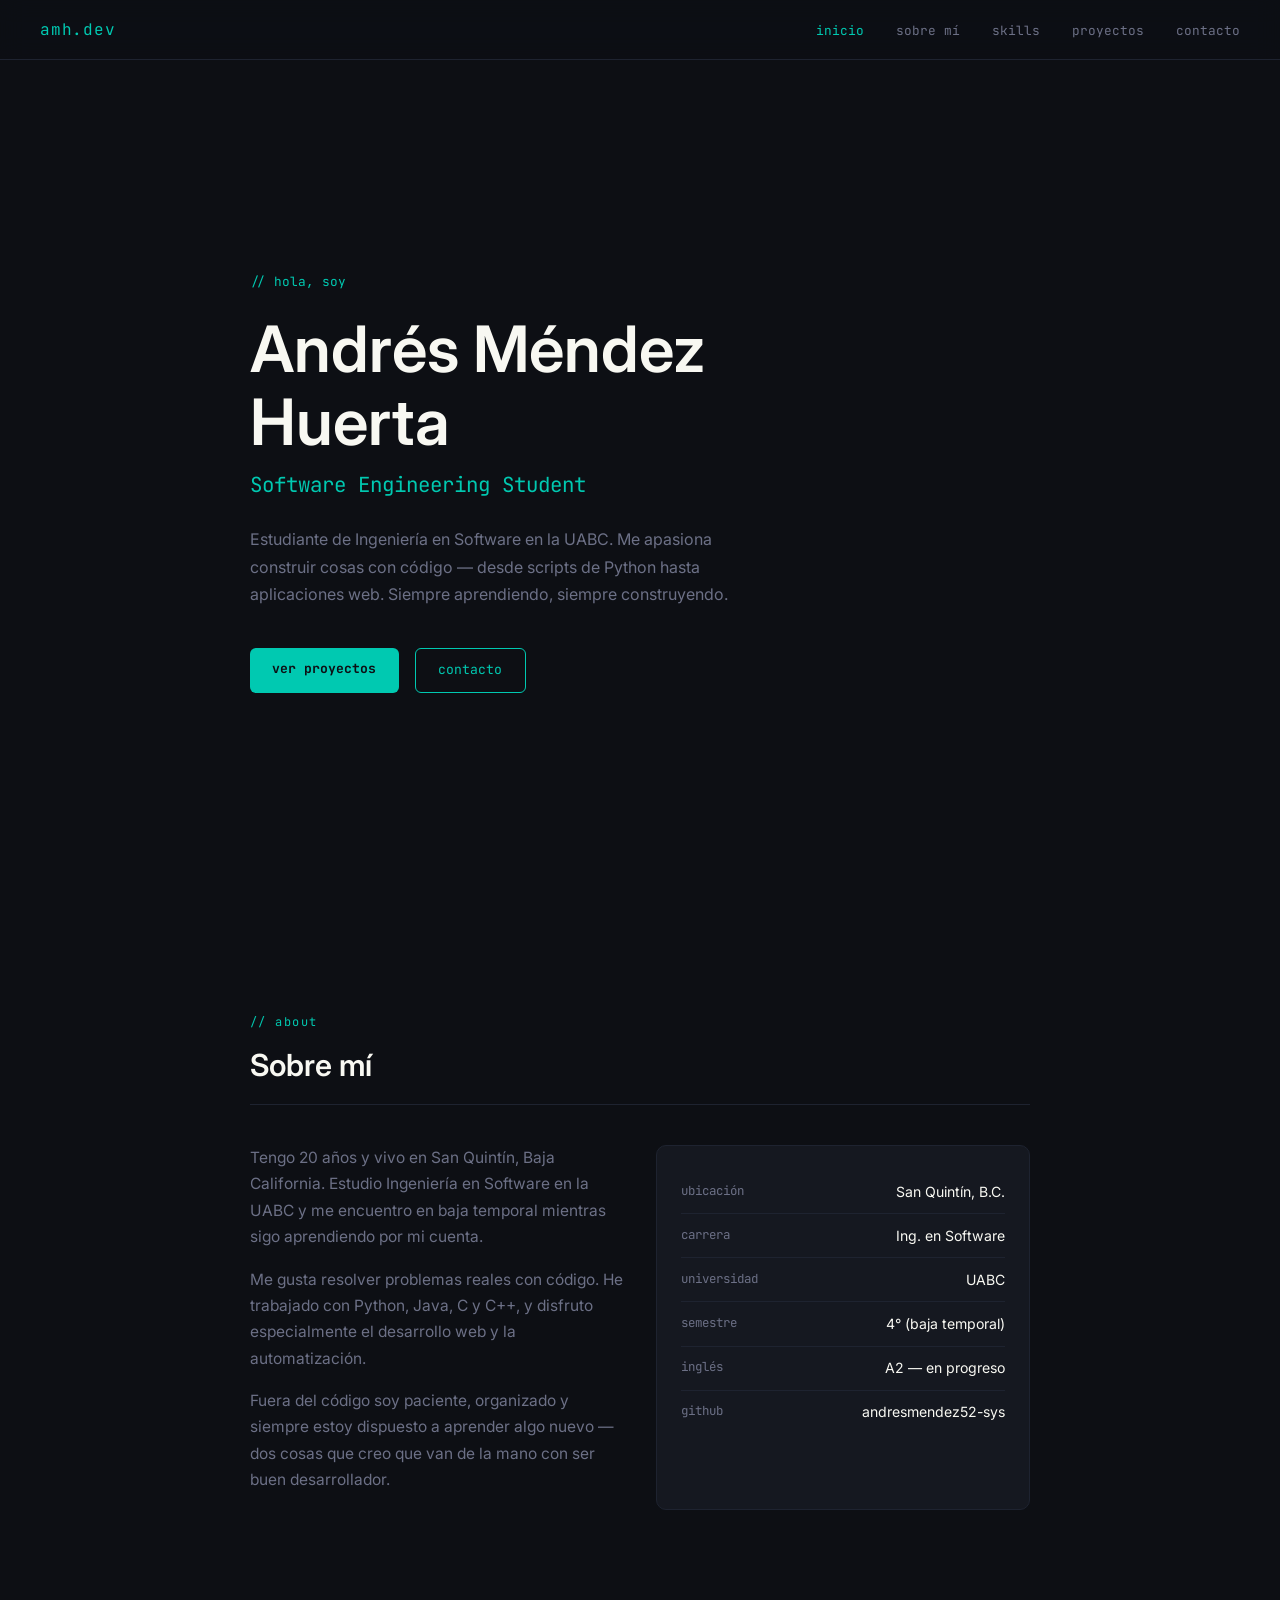
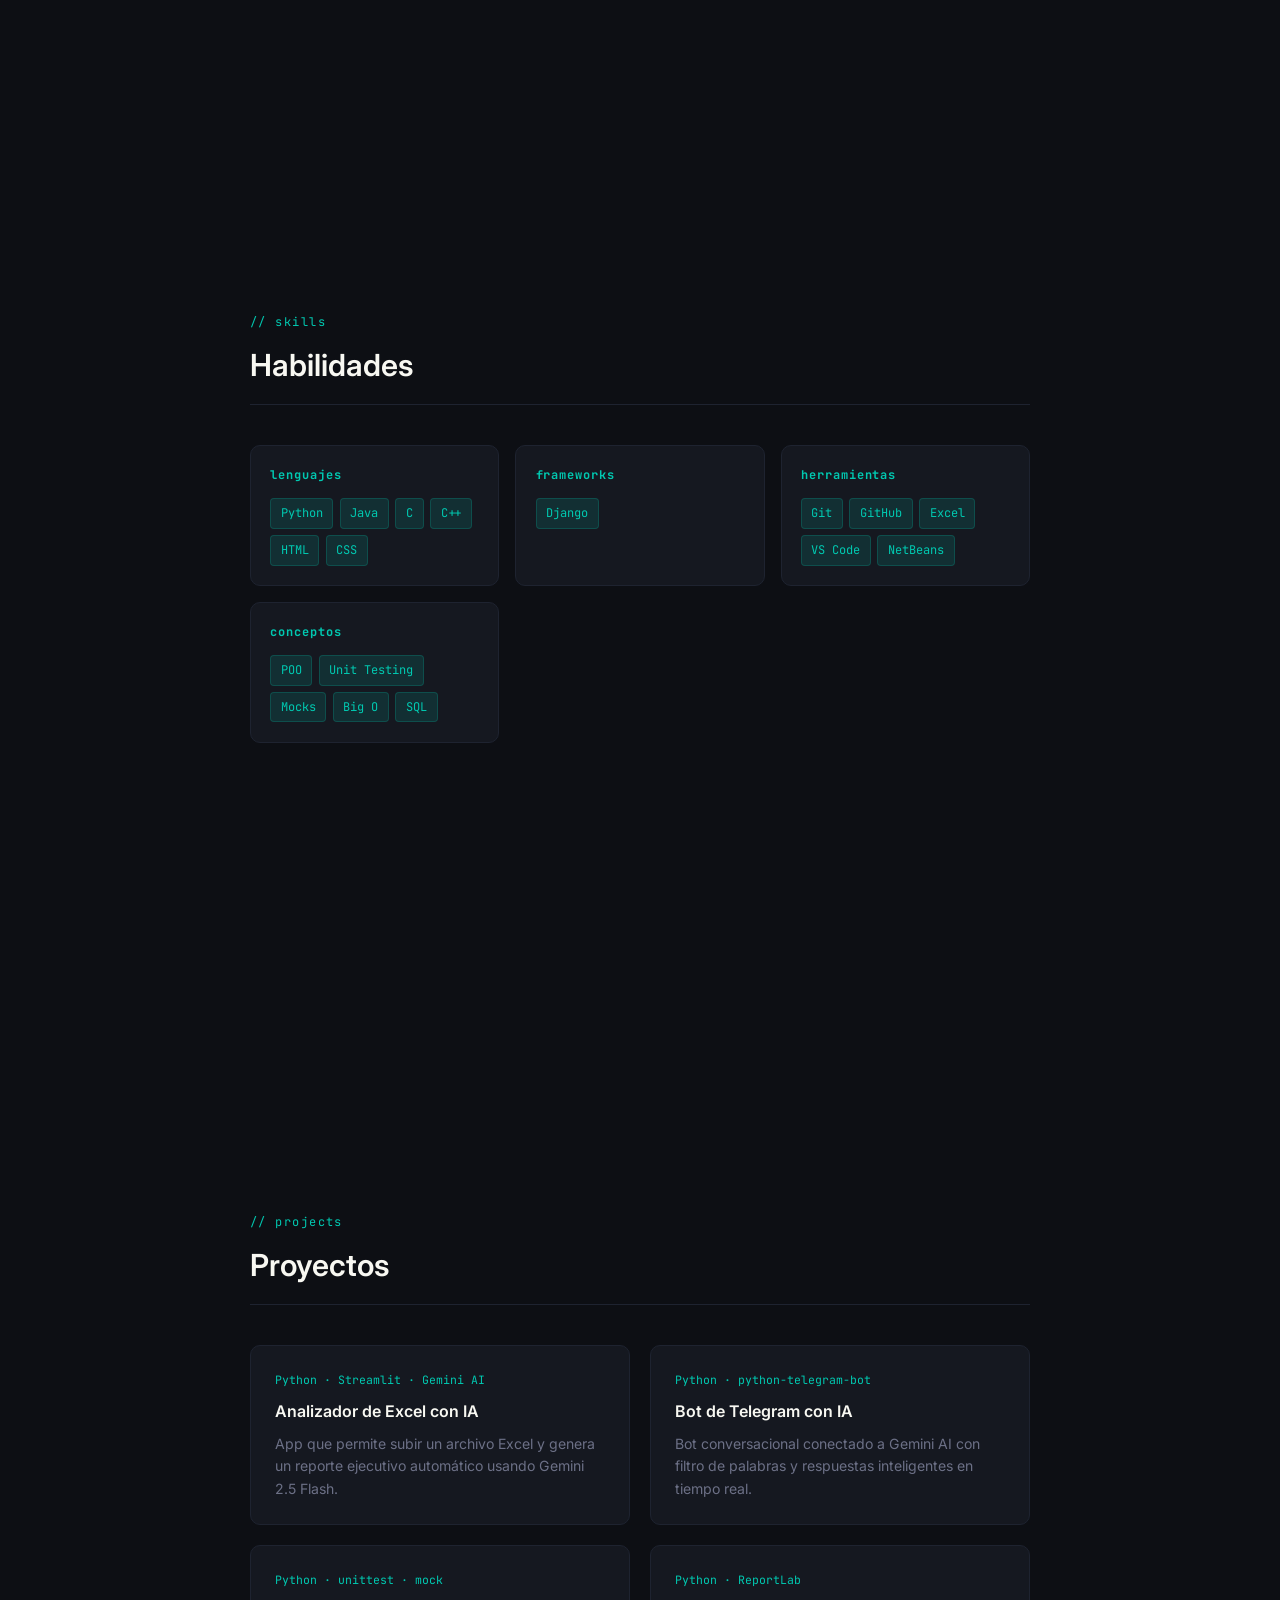
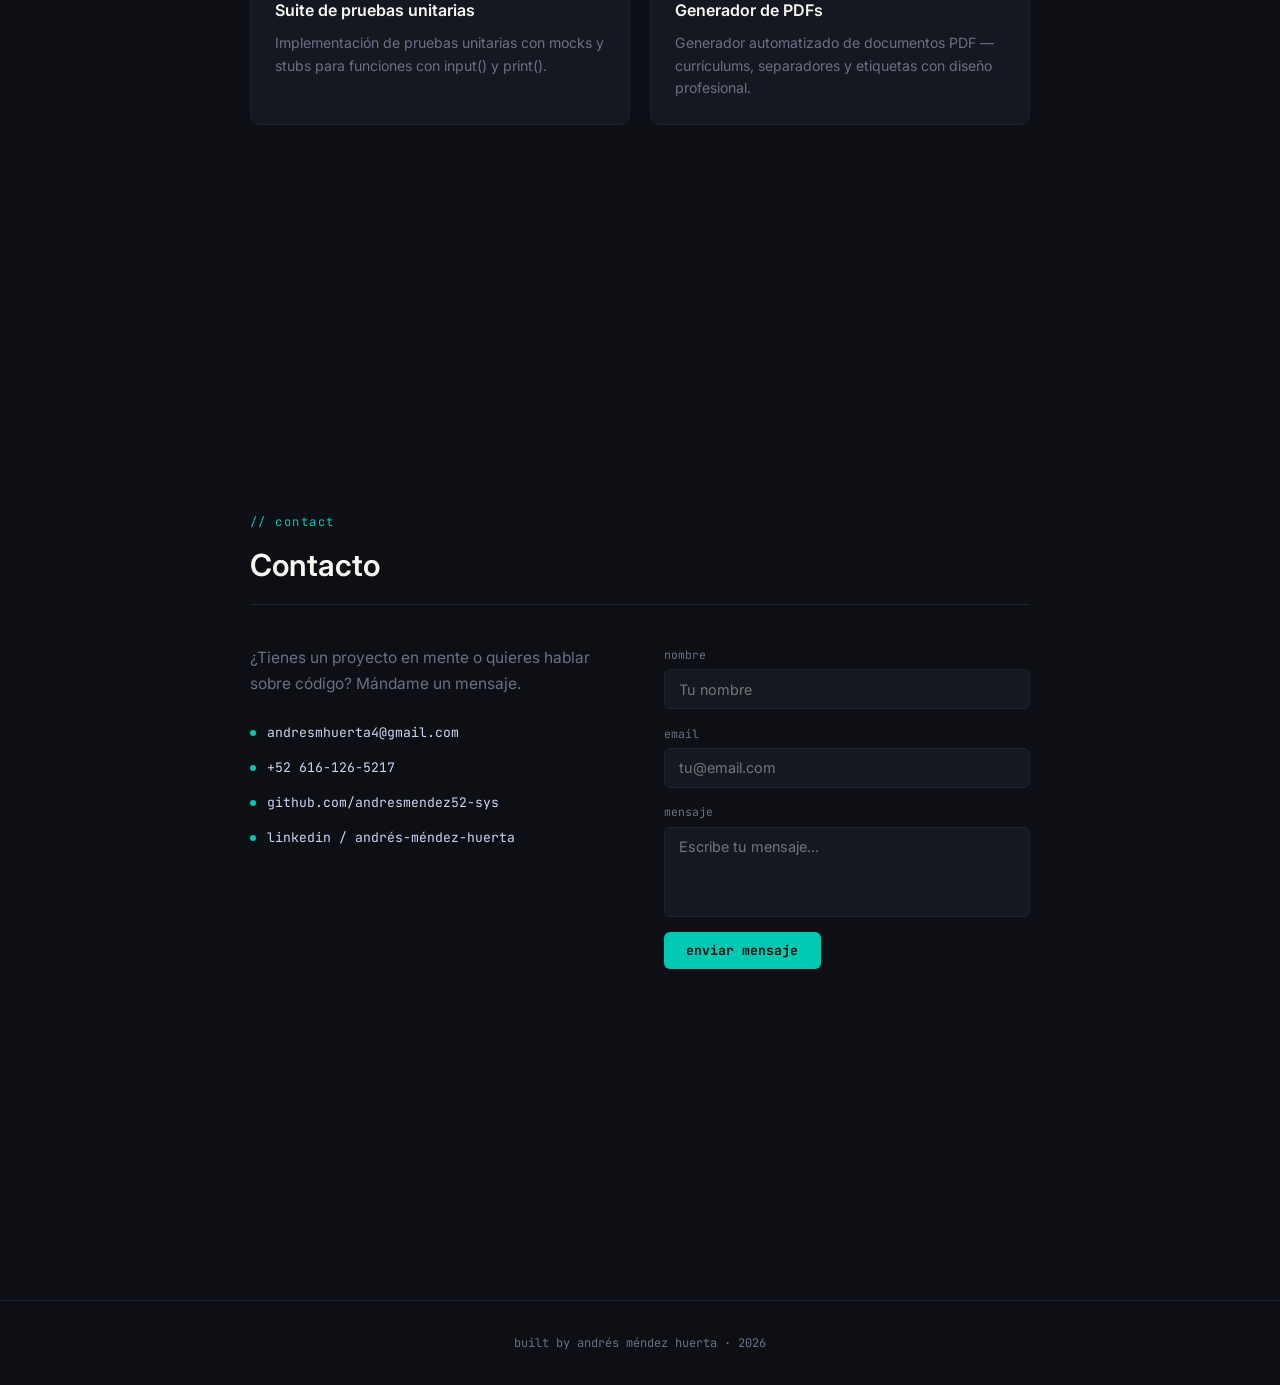
==== index.html @ 3a6f5cc8 "first commit" ====
<!DOCTYPE html>
<html lang="es">
<head>
  <meta charset="UTF-8">
  <meta name="viewport" content="width=device-width, initial-scale=1.0, viewport-fit=cover">
  <title>Andrés Méndez — Dev</title>
  <link href="https://fonts.googleapis.com/css2?family=JetBrains+Mono:wght@400;700&family=Inter:wght@300;400;600&display=swap" rel="stylesheet">
  <style>
    :root {
      --bg:       #0D0F14;
      --surface:  #151820;
      --border:   #1E2330;
      --cyan:     #00C9B1;
      --cyan-dim: #00C9B122;
      --text:     #CDD6F4;
      --muted:    #6C7086;
      --white:    #F8F8F2;
    }

    *, *::before, *::after { box-sizing: border-box; margin: 0; padding: 0; }

    html { scroll-behavior: smooth; }

    body {
      background: var(--bg);
      color: var(--text);
      font-family: 'Inter', sans-serif;
      font-size: 16px;
      line-height: 1.7;
    }

    /* ── NAV ── */
    nav {
      position: fixed;
      top: 0; left: 0; right: 0;
      z-index: 100;
      display: flex;
      justify-content: space-between;
      align-items: center;
      padding: 1rem 2.5rem;
      background: rgba(13,15,20,0.85);
      backdrop-filter: blur(12px);
      border-bottom: 1px solid var(--border);
    }

    .nav-logo {
      font-family: 'JetBrains Mono', monospace;
      font-size: 1rem;
      color: var(--cyan);
      letter-spacing: 0.05em;
    }

    .nav-links { display: flex; gap: 2rem; list-style: none; }
    .nav-links a {
      font-family: 'JetBrains Mono', monospace;
      font-size: 0.8rem;
      color: var(--muted);
      text-decoration: none;
      transition: color 0.2s;
    }
    .nav-links a:hover { color: var(--cyan); }

    /* ── SECTIONS ── */
    section {
      min-height: 100vh;
      padding: 7rem 2.5rem 4rem;
      max-width: 860px;
      margin: 0 auto;
    }

    /* ── HERO ── */
    #inicio {
      display: flex;
      flex-direction: column;
      justify-content: center;
      padding-top: 8rem;
    }

    .hero-tag {
      font-family: 'JetBrains Mono', monospace;
      font-size: 0.8rem;
      color: var(--cyan);
      margin-bottom: 1.2rem;
    }

    .hero-name {
      font-family: 'Inter', sans-serif;
      font-size: clamp(2.4rem, 6vw, 4rem);
      font-weight: 600;
      color: var(--white);
      line-height: 1.15;
      margin-bottom: 0.5rem;
    }

    .hero-role {
      font-family: 'JetBrains Mono', monospace;
      font-size: clamp(1rem, 2.5vw, 1.3rem);
      color: var(--cyan);
      margin-bottom: 1.5rem;
    }

    .hero-desc {
      max-width: 520px;
      color: var(--muted);
      font-size: 1rem;
      margin-bottom: 2.5rem;
    }

    .hero-btns { display: flex; gap: 1rem; flex-wrap: wrap; }

    .btn {
      font-family: 'JetBrains Mono', monospace;
      font-size: 0.82rem;
      padding: 0.65rem 1.4rem;
      border-radius: 6px;
      text-decoration: none;
      transition: all 0.2s;
      cursor: pointer;
      border: none;
    }
    .btn-primary {
      background: var(--cyan);
      color: var(--bg);
      font-weight: 700;
    }
    .btn-primary:hover { opacity: 0.85; transform: translateY(-1px); }
    .btn-outline {
      background: transparent;
      color: var(--cyan);
      border: 1px solid var(--cyan);
    }
    .btn-outline:hover { background: var(--cyan-dim); transform: translateY(-1px); }

    /* ── SECTION HEADING ── */
    .sec-title {
      font-family: 'JetBrains Mono', monospace;
      font-size: 0.75rem;
      color: var(--cyan);
      letter-spacing: 0.12em;
      margin-bottom: 0.5rem;
    }
    .sec-heading {
      font-size: 1.9rem;
      font-weight: 600;
      color: var(--white);
      margin-bottom: 2.5rem;
      padding-bottom: 0.75rem;
      border-bottom: 1px solid var(--border);
    }

    /* ── SOBRE MÍ ── */
    .about-grid {
      display: grid;
      grid-template-columns: 1fr 1fr;
      gap: 2rem;
    }
    .about-text { color: var(--muted); font-size: 0.97rem; }
    .about-text p { margin-bottom: 1rem; }
    .about-facts {
      background: var(--surface);
      border: 1px solid var(--border);
      border-radius: 10px;
      padding: 1.5rem;
    }
    .fact {
      display: flex;
      justify-content: space-between;
      padding: 0.6rem 0;
      border-bottom: 1px solid var(--border);
      font-size: 0.88rem;
    }
    .fact:last-child { border-bottom: none; }
    .fact-label { color: var(--muted); font-family: 'JetBrains Mono', monospace; font-size: 0.78rem; }
    .fact-value { color: var(--white); }

    /* ── HABILIDADES ── */
    .skills-grid {
      display: grid;
      grid-template-columns: repeat(auto-fill, minmax(200px, 1fr));
      gap: 1rem;
    }
    .skill-group {
      background: var(--surface);
      border: 1px solid var(--border);
      border-radius: 10px;
      padding: 1.2rem;
    }
    .skill-group h4 {
      font-family: 'JetBrains Mono', monospace;
      font-size: 0.75rem;
      color: var(--cyan);
      margin-bottom: 0.8rem;
      letter-spacing: 0.08em;
    }
    .skill-tags { display: flex; flex-wrap: wrap; gap: 0.4rem; }
    .tag {
      font-family: 'JetBrains Mono', monospace;
      font-size: 0.75rem;
      padding: 0.25rem 0.6rem;
      background: var(--cyan-dim);
      color: var(--cyan);
      border-radius: 4px;
      border: 1px solid #00C9B133;
    }

    /* ── PROYECTOS ── */
    .projects-grid {
      display: grid;
      grid-template-columns: 1fr 1fr;
      gap: 1.2rem;
    }
    .project-card {
      background: var(--surface);
      border: 1px solid var(--border);
      border-radius: 10px;
      padding: 1.5rem;
      transition: border-color 0.2s, transform 0.2s;
    }
    .project-card:hover {
      border-color: var(--cyan);
      transform: translateY(-3px);
    }
    .project-lang {
      font-family: 'JetBrains Mono', monospace;
      font-size: 0.72rem;
      color: var(--cyan);
      margin-bottom: 0.5rem;
    }
    .project-name {
      font-size: 1rem;
      font-weight: 600;
      color: var(--white);
      margin-bottom: 0.5rem;
    }
    .project-desc {
      font-size: 0.88rem;
      color: var(--muted);
      line-height: 1.6;
    }

    /* ── CONTACTO ── */
    .contact-wrap {
      display: grid;
      grid-template-columns: 1fr 1fr;
      gap: 3rem;
      align-items: start;
    }
    .contact-info p {
      color: var(--muted);
      margin-bottom: 1.5rem;
      font-size: 0.97rem;
    }
    .contact-link {
      display: flex;
      align-items: center;
      gap: 0.7rem;
      color: var(--text);
      text-decoration: none;
      font-family: 'JetBrains Mono', monospace;
      font-size: 0.82rem;
      margin-bottom: 0.8rem;
      transition: color 0.2s;
    }
    .contact-link:hover { color: var(--cyan); }
    .contact-dot {
      width: 6px; height: 6px;
      border-radius: 50%;
      background: var(--cyan);
      flex-shrink: 0;
    }

    .contact-form { display: flex; flex-direction: column; gap: 0.9rem; }
    .form-field {
      display: flex;
      flex-direction: column;
      gap: 0.3rem;
    }
    .form-field label {
      font-family: 'JetBrains Mono', monospace;
      font-size: 0.72rem;
      color: var(--muted);
    }
    .form-field input,
    .form-field textarea {
      background: var(--surface);
      border: 1px solid var(--border);
      border-radius: 6px;
      color: var(--text);
      font-family: 'Inter', sans-serif;
      font-size: 0.9rem;
      padding: 0.65rem 0.9rem;
      outline: none;
      transition: border-color 0.2s;
      resize: none;
    }
    .form-field input:focus,
    .form-field textarea:focus { border-color: var(--cyan); }

    /* ── FOOTER ── */
    footer {
      text-align: center;
      padding: 2rem;
      border-top: 1px solid var(--border);
      font-family: 'JetBrains Mono', monospace;
      font-size: 0.75rem;
      color: var(--muted);
    }

    /* ── RESPONSIVE ── */
    @media (max-width: 640px) {
      nav { padding: 1rem 1.2rem; }
      .nav-links { gap: 1rem; }
      section { padding: 6rem 1.2rem 3rem; }
      .about-grid,
      .projects-grid,
      .contact-wrap { grid-template-columns: 1fr; }
    }

    @media (prefers-color-scheme: dark) {
      :root {
        --bg: #0D0F14;
        --surface: #151820;
      }
    }
  </style>
</head>
<body>

<!-- NAV -->
<nav>
  <span class="nav-logo">amh.dev</span>
  <ul class="nav-links">
    <li><a href="#inicio">inicio</a></li>
    <li><a href="#sobre-mi">sobre mí</a></li>
    <li><a href="#habilidades">skills</a></li>
    <li><a href="#proyectos">proyectos</a></li>
    <li><a href="#contacto">contacto</a></li>
  </ul>
</nav>

<!-- INICIO -->
<section id="inicio">
  <p class="hero-tag">// hola, soy</p>
  <h1 class="hero-name">Andrés Méndez<br>Huerta</h1>
  <p class="hero-role">Software Engineering Student</p>
  <p class="hero-desc">
    Estudiante de Ingeniería en Software en la UABC. Me apasiona construir cosas con código — desde scripts de Python hasta aplicaciones web. Siempre aprendiendo, siempre construyendo.
  </p>
  <div class="hero-btns">
    <a href="#proyectos" class="btn btn-primary">ver proyectos</a>
    <a href="#contacto" class="btn btn-outline">contacto</a>
  </div>
</section>

<!-- SOBRE MÍ -->
<section id="sobre-mi">
  <p class="sec-title">// about</p>
  <h2 class="sec-heading">Sobre mí</h2>
  <div class="about-grid">
    <div class="about-text">
      <p>Tengo 20 años y vivo en San Quintín, Baja California. Estudio Ingeniería en Software en la UABC y me encuentro en baja temporal mientras sigo aprendiendo por mi cuenta.</p>
      <p>Me gusta resolver problemas reales con código. He trabajado con Python, Java, C y C++, y disfruto especialmente el desarrollo web y la automatización.</p>
      <p>Fuera del código soy paciente, organizado y siempre estoy dispuesto a aprender algo nuevo — dos cosas que creo que van de la mano con ser buen desarrollador.</p>
    </div>
    <div class="about-facts">
      <div class="fact">
        <span class="fact-label">ubicación</span>
        <span class="fact-value">San Quintín, B.C.</span>
      </div>
      <div class="fact">
        <span class="fact-label">carrera</span>
        <span class="fact-value">Ing. en Software</span>
      </div>
      <div class="fact">
        <span class="fact-label">universidad</span>
        <span class="fact-value">UABC</span>
      </div>
      <div class="fact">
        <span class="fact-label">semestre</span>
        <span class="fact-value">4° (baja temporal)</span>
      </div>
      <div class="fact">
        <span class="fact-label">inglés</span>
        <span class="fact-value">A2 — en progreso</span>
      </div>
      <div class="fact">
        <span class="fact-label">github</span>
        <span class="fact-value">andresmendez52-sys</span>
      </div>
    </div>
  </div>
</section>

<!-- HABILIDADES -->
<section id="habilidades">
  <p class="sec-title">// skills</p>
  <h2 class="sec-heading">Habilidades</h2>
  <div class="skills-grid">
    <div class="skill-group">
      <h4>lenguajes</h4>
      <div class="skill-tags">
        <span class="tag">Python</span>
        <span class="tag">Java</span>
        <span class="tag">C</span>
        <span class="tag">C++</span>
        <span class="tag">HTML</span>
        <span class="tag">CSS</span>
      </div>
    </div>
    <div class="skill-group">
      <h4>frameworks</h4>
      <div class="skill-tags">
        <span class="tag">Django</span>
      </div>
    </div>
    <div class="skill-group">
      <h4>herramientas</h4>
      <div class="skill-tags">
        <span class="tag">Git</span>
        <span class="tag">GitHub</span>
        <span class="tag">Excel</span>
        <span class="tag">VS Code</span>
        <span class="tag">NetBeans</span>
      </div>
    </div>
    <div class="skill-group">
      <h4>conceptos</h4>
      <div class="skill-tags">
        <span class="tag">POO</span>
        <span class="tag">Unit Testing</span>
        <span class="tag">Mocks</span>
        <span class="tag">Big O</span>
        <span class="tag">SQL</span>
      </div>
    </div>
  </div>
</section>

<!-- PROYECTOS -->
<section id="proyectos">
  <p class="sec-title">// projects</p>
  <h2 class="sec-heading">Proyectos</h2>
  <div class="projects-grid">
    <div class="project-card">
      <p class="project-lang">Python · Streamlit · Gemini AI</p>
      <p class="project-name">Analizador de Excel con IA</p>
      <p class="project-desc">App que permite subir un archivo Excel y genera un reporte ejecutivo automático usando Gemini 2.5 Flash.</p>
    </div>
    <div class="project-card">
      <p class="project-lang">Python · python-telegram-bot</p>
      <p class="project-name">Bot de Telegram con IA</p>
      <p class="project-desc">Bot conversacional conectado a Gemini AI con filtro de palabras y respuestas inteligentes en tiempo real.</p>
    </div>
    <div class="project-card">
      <p class="project-lang">Python · unittest · mock</p>
      <p class="project-name">Suite de pruebas unitarias</p>
      <p class="project-desc">Implementación de pruebas unitarias con mocks y stubs para funciones con input() y print().</p>
    </div>
    <div class="project-card">
      <p class="project-lang">Python · ReportLab</p>
      <p class="project-name">Generador de PDFs</p>
      <p class="project-desc">Generador automatizado de documentos PDF — currículums, separadores y etiquetas con diseño profesional.</p>
    </div>
  </div>
</section>

<!-- CONTACTO -->
<section id="contacto">
  <p class="sec-title">// contact</p>
  <h2 class="sec-heading">Contacto</h2>
  <div class="contact-wrap">
    <div class="contact-info">
      <p>¿Tienes un proyecto en mente o quieres hablar sobre código? Mándame un mensaje.</p>
      <a href="mailto:andresmhuerta4@gmail.com" class="contact-link">
        <span class="contact-dot"></span>
        andresmhuerta4@gmail.com
      </a>
      <a href="tel:+526161265217" class="contact-link">
        <span class="contact-dot"></span>
        +52 616-126-5217
      </a>
      <a href="https://github.com/andresmendez52-sys" target="_blank" class="contact-link">
        <span class="contact-dot"></span>
        github.com/andresmendez52-sys
      </a>
      <a href="https://www.linkedin.com/in/andrés-méndez-huerta-831845406/" target="_blank" class="contact-link">
        <span class="contact-dot"></span>
        linkedin / andrés-méndez-huerta
      </a>
    </div>
    <form class="contact-form" onsubmit="enviar(event)">
      <div class="form-field">
        <label>nombre</label>
        <input type="text" placeholder="Tu nombre" required>
      </div>
      <div class="form-field">
        <label>email</label>
        <input type="email" placeholder="tu@email.com" required>
      </div>
      <div class="form-field">
        <label>mensaje</label>
        <textarea rows="4" placeholder="Escribe tu mensaje..." required></textarea>
      </div>
      <button type="submit" class="btn btn-primary" style="align-self:flex-start">enviar mensaje</button>
    </form>
  </div>
</section>

<footer>
  <p>built by andrés méndez huerta · 2026</p>
</footer>

<script>
  // Resaltar nav según sección visible
  const sections = document.querySelectorAll('section');
  const links = document.querySelectorAll('.nav-links a');

  const observer = new IntersectionObserver(entries => {
    entries.forEach(entry => {
      if (entry.isIntersecting) {
        links.forEach(l => l.style.color = '');
        const active = document.querySelector(`.nav-links a[href="#${entry.target.id}"]`);
        if (active) active.style.color = 'var(--cyan)';
      }
    });
  }, { threshold: 0.4 });

  sections.forEach(s => observer.observe(s));

  // Form — placeholder (sin backend real)
  function enviar(e) {
    e.preventDefault();
    const btn = e.target.querySelector('button');
    btn.textContent = 'mensaje enviado ✓';
    btn.style.background = '#00C9B1';
    setTimeout(() => {
      btn.textContent = 'enviar mensaje';
      e.target.reset();
    }, 3000);
  }
</script>

</body>
</html>
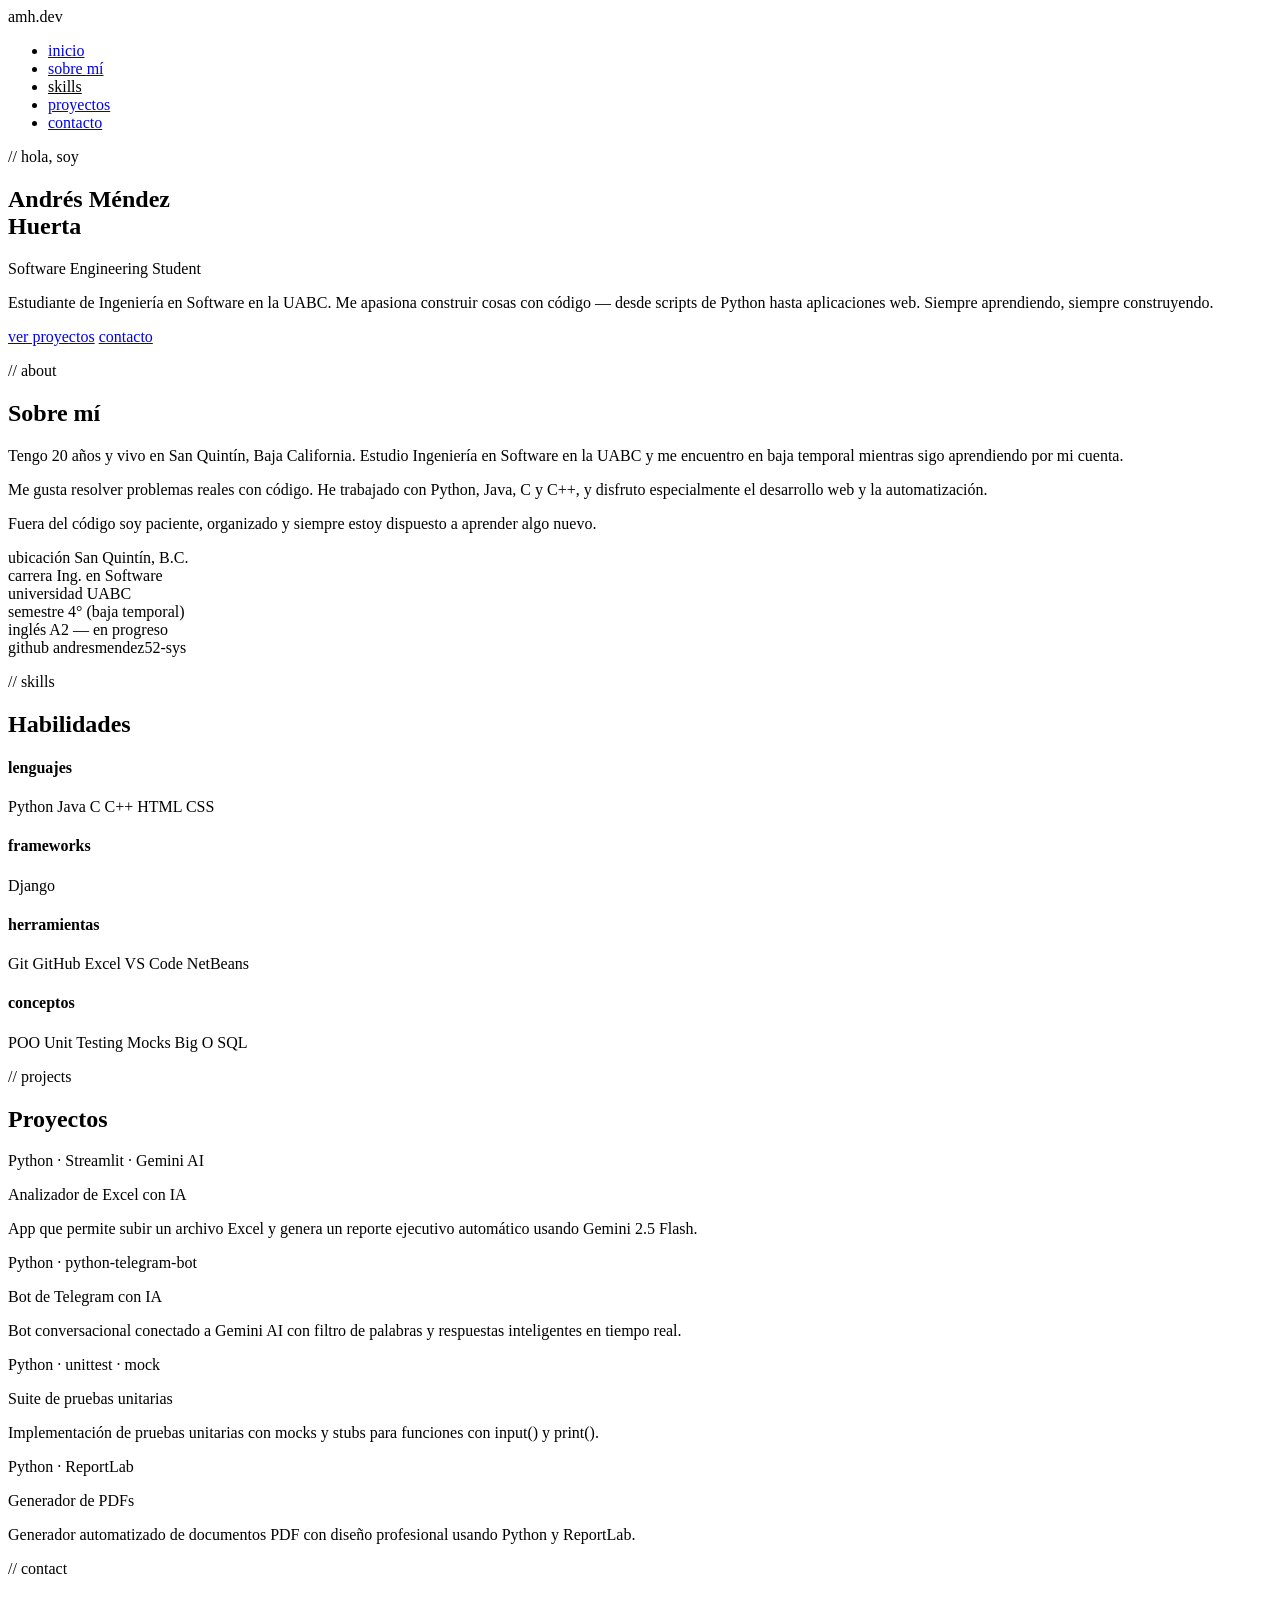
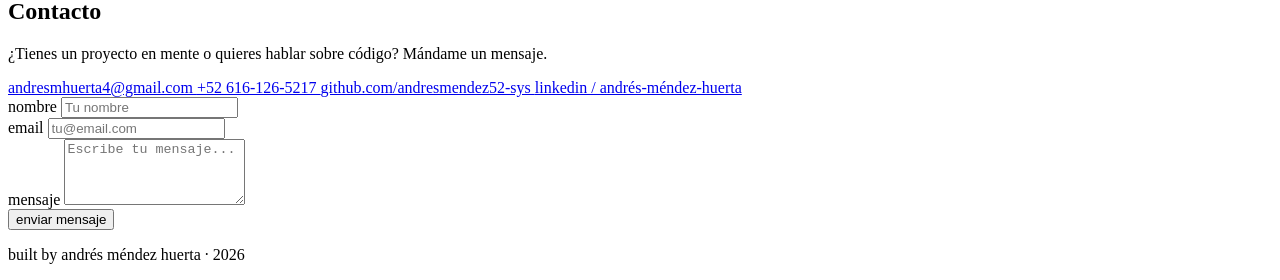
==== commit b539cee5: "separacion html y css" ====
--- a/index.html
+++ b/index.html
@@ -5,324 +5,7 @@
   <meta name="viewport" content="width=device-width, initial-scale=1.0, viewport-fit=cover">
   <title>Andrés Méndez — Dev</title>
   <link href="https://fonts.googleapis.com/css2?family=JetBrains+Mono:wght@400;700&family=Inter:wght@300;400;600&display=swap" rel="stylesheet">
-  <style>
-    :root {
-      --bg:       #0D0F14;
-      --surface:  #151820;
-      --border:   #1E2330;
-      --cyan:     #00C9B1;
-      --cyan-dim: #00C9B122;
-      --text:     #CDD6F4;
-      --muted:    #6C7086;
-      --white:    #F8F8F2;
-    }
-
-    *, *::before, *::after { box-sizing: border-box; margin: 0; padding: 0; }
-
-    html { scroll-behavior: smooth; }
-
-    body {
-      background: var(--bg);
-      color: var(--text);
-      font-family: 'Inter', sans-serif;
-      font-size: 16px;
-      line-height: 1.7;
-    }
-
-    /* ── NAV ── */
-    nav {
-      position: fixed;
-      top: 0; left: 0; right: 0;
-      z-index: 100;
-      display: flex;
-      justify-content: space-between;
-      align-items: center;
-      padding: 1rem 2.5rem;
-      background: rgba(13,15,20,0.85);
-      backdrop-filter: blur(12px);
-      border-bottom: 1px solid var(--border);
-    }
-
-    .nav-logo {
-      font-family: 'JetBrains Mono', monospace;
-      font-size: 1rem;
-      color: var(--cyan);
-      letter-spacing: 0.05em;
-    }
-
-    .nav-links { display: flex; gap: 2rem; list-style: none; }
-    .nav-links a {
-      font-family: 'JetBrains Mono', monospace;
-      font-size: 0.8rem;
-      color: var(--muted);
-      text-decoration: none;
-      transition: color 0.2s;
-    }
-    .nav-links a:hover { color: var(--cyan); }
-
-    /* ── SECTIONS ── */
-    section {
-      min-height: 100vh;
-      padding: 7rem 2.5rem 4rem;
-      max-width: 860px;
-      margin: 0 auto;
-    }
-
-    /* ── HERO ── */
-    #inicio {
-      display: flex;
-      flex-direction: column;
-      justify-content: center;
-      padding-top: 8rem;
-    }
-
-    .hero-tag {
-      font-family: 'JetBrains Mono', monospace;
-      font-size: 0.8rem;
-      color: var(--cyan);
-      margin-bottom: 1.2rem;
-    }
-
-    .hero-name {
-      font-family: 'Inter', sans-serif;
-      font-size: clamp(2.4rem, 6vw, 4rem);
-      font-weight: 600;
-      color: var(--white);
-      line-height: 1.15;
-      margin-bottom: 0.5rem;
-    }
-
-    .hero-role {
-      font-family: 'JetBrains Mono', monospace;
-      font-size: clamp(1rem, 2.5vw, 1.3rem);
-      color: var(--cyan);
-      margin-bottom: 1.5rem;
-    }
-
-    .hero-desc {
-      max-width: 520px;
-      color: var(--muted);
-      font-size: 1rem;
-      margin-bottom: 2.5rem;
-    }
-
-    .hero-btns { display: flex; gap: 1rem; flex-wrap: wrap; }
-
-    .btn {
-      font-family: 'JetBrains Mono', monospace;
-      font-size: 0.82rem;
-      padding: 0.65rem 1.4rem;
-      border-radius: 6px;
-      text-decoration: none;
-      transition: all 0.2s;
-      cursor: pointer;
-      border: none;
-    }
-    .btn-primary {
-      background: var(--cyan);
-      color: var(--bg);
-      font-weight: 700;
-    }
-    .btn-primary:hover { opacity: 0.85; transform: translateY(-1px); }
-    .btn-outline {
-      background: transparent;
-      color: var(--cyan);
-      border: 1px solid var(--cyan);
-    }
-    .btn-outline:hover { background: var(--cyan-dim); transform: translateY(-1px); }
-
-    /* ── SECTION HEADING ── */
-    .sec-title {
-      font-family: 'JetBrains Mono', monospace;
-      font-size: 0.75rem;
-      color: var(--cyan);
-      letter-spacing: 0.12em;
-      margin-bottom: 0.5rem;
-    }
-    .sec-heading {
-      font-size: 1.9rem;
-      font-weight: 600;
-      color: var(--white);
-      margin-bottom: 2.5rem;
-      padding-bottom: 0.75rem;
-      border-bottom: 1px solid var(--border);
-    }
-
-    /* ── SOBRE MÍ ── */
-    .about-grid {
-      display: grid;
-      grid-template-columns: 1fr 1fr;
-      gap: 2rem;
-    }
-    .about-text { color: var(--muted); font-size: 0.97rem; }
-    .about-text p { margin-bottom: 1rem; }
-    .about-facts {
-      background: var(--surface);
-      border: 1px solid var(--border);
-      border-radius: 10px;
-      padding: 1.5rem;
-    }
-    .fact {
-      display: flex;
-      justify-content: space-between;
-      padding: 0.6rem 0;
-      border-bottom: 1px solid var(--border);
-      font-size: 0.88rem;
-    }
-    .fact:last-child { border-bottom: none; }
-    .fact-label { color: var(--muted); font-family: 'JetBrains Mono', monospace; font-size: 0.78rem; }
-    .fact-value { color: var(--white); }
-
-    /* ── HABILIDADES ── */
-    .skills-grid {
-      display: grid;
-      grid-template-columns: repeat(auto-fill, minmax(200px, 1fr));
-      gap: 1rem;
-    }
-    .skill-group {
-      background: var(--surface);
-      border: 1px solid var(--border);
-      border-radius: 10px;
-      padding: 1.2rem;
-    }
-    .skill-group h4 {
-      font-family: 'JetBrains Mono', monospace;
-      font-size: 0.75rem;
-      color: var(--cyan);
-      margin-bottom: 0.8rem;
-      letter-spacing: 0.08em;
-    }
-    .skill-tags { display: flex; flex-wrap: wrap; gap: 0.4rem; }
-    .tag {
-      font-family: 'JetBrains Mono', monospace;
-      font-size: 0.75rem;
-      padding: 0.25rem 0.6rem;
-      background: var(--cyan-dim);
-      color: var(--cyan);
-      border-radius: 4px;
-      border: 1px solid #00C9B133;
-    }
-
-    /* ── PROYECTOS ── */
-    .projects-grid {
-      display: grid;
-      grid-template-columns: 1fr 1fr;
-      gap: 1.2rem;
-    }
-    .project-card {
-      background: var(--surface);
-      border: 1px solid var(--border);
-      border-radius: 10px;
-      padding: 1.5rem;
-      transition: border-color 0.2s, transform 0.2s;
-    }
-    .project-card:hover {
-      border-color: var(--cyan);
-      transform: translateY(-3px);
-    }
-    .project-lang {
-      font-family: 'JetBrains Mono', monospace;
-      font-size: 0.72rem;
-      color: var(--cyan);
-      margin-bottom: 0.5rem;
-    }
-    .project-name {
-      font-size: 1rem;
-      font-weight: 600;
-      color: var(--white);
-      margin-bottom: 0.5rem;
-    }
-    .project-desc {
-      font-size: 0.88rem;
-      color: var(--muted);
-      line-height: 1.6;
-    }
-
-    /* ── CONTACTO ── */
-    .contact-wrap {
-      display: grid;
-      grid-template-columns: 1fr 1fr;
-      gap: 3rem;
-      align-items: start;
-    }
-    .contact-info p {
-      color: var(--muted);
-      margin-bottom: 1.5rem;
-      font-size: 0.97rem;
-    }
-    .contact-link {
-      display: flex;
-      align-items: center;
-      gap: 0.7rem;
-      color: var(--text);
-      text-decoration: none;
-      font-family: 'JetBrains Mono', monospace;
-      font-size: 0.82rem;
-      margin-bottom: 0.8rem;
-      transition: color 0.2s;
-    }
-    .contact-link:hover { color: var(--cyan); }
-    .contact-dot {
-      width: 6px; height: 6px;
-      border-radius: 50%;
-      background: var(--cyan);
-      flex-shrink: 0;
-    }
-
-    .contact-form { display: flex; flex-direction: column; gap: 0.9rem; }
-    .form-field {
-      display: flex;
-      flex-direction: column;
-      gap: 0.3rem;
-    }
-    .form-field label {
-      font-family: 'JetBrains Mono', monospace;
-      font-size: 0.72rem;
-      color: var(--muted);
-    }
-    .form-field input,
-    .form-field textarea {
-      background: var(--surface);
-      border: 1px solid var(--border);
-      border-radius: 6px;
-      color: var(--text);
-      font-family: 'Inter', sans-serif;
-      font-size: 0.9rem;
-      padding: 0.65rem 0.9rem;
-      outline: none;
-      transition: border-color 0.2s;
-      resize: none;
-    }
-    .form-field input:focus,
-    .form-field textarea:focus { border-color: var(--cyan); }
-
-    /* ── FOOTER ── */
-    footer {
-      text-align: center;
-      padding: 2rem;
-      border-top: 1px solid var(--border);
-      font-family: 'JetBrains Mono', monospace;
-      font-size: 0.75rem;
-      color: var(--muted);
-    }
-
-    /* ── RESPONSIVE ── */
-    @media (max-width: 640px) {
-      nav { padding: 1rem 1.2rem; }
-      .nav-links { gap: 1rem; }
-      section { padding: 6rem 1.2rem 3rem; }
-      .about-grid,
-      .projects-grid,
-      .contact-wrap { grid-template-columns: 1fr; }
-    }
-
-    @media (prefers-color-scheme: dark) {
-      :root {
-        --bg: #0D0F14;
-        --surface: #151820;
-      }
-    }
-  </style>
+  <link rel="stylesheet" href="styles.css">
 </head>
 <body>
 
@@ -360,7 +43,7 @@
     <div class="about-text">
       <p>Tengo 20 años y vivo en San Quintín, Baja California. Estudio Ingeniería en Software en la UABC y me encuentro en baja temporal mientras sigo aprendiendo por mi cuenta.</p>
       <p>Me gusta resolver problemas reales con código. He trabajado con Python, Java, C y C++, y disfruto especialmente el desarrollo web y la automatización.</p>
-      <p>Fuera del código soy paciente, organizado y siempre estoy dispuesto a aprender algo nuevo — dos cosas que creo que van de la mano con ser buen desarrollador.</p>
+      <p>Fuera del código soy paciente, organizado y siempre estoy dispuesto a aprender algo nuevo.</p>
     </div>
     <div class="about-facts">
       <div class="fact">
@@ -459,7 +142,7 @@
     <div class="project-card">
       <p class="project-lang">Python · ReportLab</p>
       <p class="project-name">Generador de PDFs</p>
-      <p class="project-desc">Generador automatizado de documentos PDF — currículums, separadores y etiquetas con diseño profesional.</p>
+      <p class="project-desc">Generador automatizado de documentos PDF con diseño profesional usando Python y ReportLab.</p>
     </div>
   </div>
 </section>
@@ -511,7 +194,6 @@
 </footer>
 
 <script>
-  // Resaltar nav según sección visible
   const sections = document.querySelectorAll('section');
   const links = document.querySelectorAll('.nav-links a');
 
@@ -527,7 +209,6 @@
 
   sections.forEach(s => observer.observe(s));
 
-  // Form — placeholder (sin backend real)
   function enviar(e) {
     e.preventDefault();
     const btn = e.target.querySelector('button');
@@ -541,4 +222,4 @@
 </script>
 
 </body>
-</html>
+</html>
--- a/styles.css
+++ b/styles.css
@@ -0,0 +1,226 @@
+<!DOCTYPE html>
+<html lang="es">
+<head>
+<link rel="stylesheet" href="styles.css">
+  <meta charset="UTF-8">
+  <meta name="viewport" content="width=device-width, initial-scale=1.0, viewport-fit=cover">
+  <title>Andrés Méndez — Dev</title>
+  <link href="https://fonts.googleapis.com/css2?family=JetBrains+Mono:wght@400;700&family=Inter:wght@300;400;600&display=swap" rel="stylesheet">
+  <link rel="stylesheet" href="styles.css">
+</head>
+<body>
+
+<!-- NAV -->
+<nav>
+  <span class="nav-logo">amh.dev</span>
+  <ul class="nav-links">
+    <li><a href="#inicio">inicio</a></li>
+    <li><a href="#sobre-mi">sobre mí</a></li>
+    <li><a href="#habilidades">skills</a></li>
+    <li><a href="#proyectos">proyectos</a></li>
+    <li><a href="#contacto">contacto</a></li>
+  </ul>
+</nav>
+
+<!-- INICIO -->
+<section id="inicio">
+  <p class="hero-tag">// hola, soy</p>
+  <h1 class="hero-name">Andrés Méndez<br>Huerta</h1>
+  <p class="hero-role">Software Engineering Student</p>
+  <p class="hero-desc">
+    Estudiante de Ingeniería en Software en la UABC. Me apasiona construir cosas con código — desde scripts de Python hasta aplicaciones web. Siempre aprendiendo, siempre construyendo.
+  </p>
+  <div class="hero-btns">
+    <a href="#proyectos" class="btn btn-primary">ver proyectos</a>
+    <a href="#contacto" class="btn btn-outline">contacto</a>
+  </div>
+</section>
+
+<!-- SOBRE MÍ -->
+<section id="sobre-mi">
+  <p class="sec-title">// about</p>
+  <h2 class="sec-heading">Sobre mí</h2>
+  <div class="about-grid">
+    <div class="about-text">
+      <p>Tengo 20 años y vivo en San Quintín, Baja California. Estudio Ingeniería en Software en la UABC y me encuentro en baja temporal mientras sigo aprendiendo por mi cuenta.</p>
+      <p>Me gusta resolver problemas reales con código. He trabajado con Python, Java, C y C++, y disfruto especialmente el desarrollo web y la automatización.</p>
+      <p>Fuera del código soy paciente, organizado y siempre estoy dispuesto a aprender algo nuevo.</p>
+    </div>
+    <div class="about-facts">
+      <div class="fact">
+        <span class="fact-label">ubicación</span>
+        <span class="fact-value">San Quintín, B.C.</span>
+      </div>
+      <div class="fact">
+        <span class="fact-label">carrera</span>
+        <span class="fact-value">Ing. en Software</span>
+      </div>
+      <div class="fact">
+        <span class="fact-label">universidad</span>
+        <span class="fact-value">UABC</span>
+      </div>
+      <div class="fact">
+        <span class="fact-label">semestre</span>
+        <span class="fact-value">4° (baja temporal)</span>
+      </div>
+      <div class="fact">
+        <span class="fact-label">inglés</span>
+        <span class="fact-value">A2 — en progreso</span>
+      </div>
+      <div class="fact">
+        <span class="fact-label">github</span>
+        <span class="fact-value">andresmendez52-sys</span>
+      </div>
+    </div>
+  </div>
+</section>
+
+<!-- HABILIDADES -->
+<section id="habilidades">
+  <p class="sec-title">// skills</p>
+  <h2 class="sec-heading">Habilidades</h2>
+  <div class="skills-grid">
+    <div class="skill-group">
+      <h4>lenguajes</h4>
+      <div class="skill-tags">
+        <span class="tag">Python</span>
+        <span class="tag">Java</span>
+        <span class="tag">C</span>
+        <span class="tag">C++</span>
+        <span class="tag">HTML</span>
+        <span class="tag">CSS</span>
+      </div>
+    </div>
+    <div class="skill-group">
+      <h4>frameworks</h4>
+      <div class="skill-tags">
+        <span class="tag">Django</span>
+      </div>
+    </div>
+    <div class="skill-group">
+      <h4>herramientas</h4>
+      <div class="skill-tags">
+        <span class="tag">Git</span>
+        <span class="tag">GitHub</span>
+        <span class="tag">Excel</span>
+        <span class="tag">VS Code</span>
+        <span class="tag">NetBeans</span>
+      </div>
+    </div>
+    <div class="skill-group">
+      <h4>conceptos</h4>
+      <div class="skill-tags">
+        <span class="tag">POO</span>
+        <span class="tag">Unit Testing</span>
+        <span class="tag">Mocks</span>
+        <span class="tag">Big O</span>
+        <span class="tag">SQL</span>
+      </div>
+    </div>
+  </div>
+</section>
+
+<!-- PROYECTOS -->
+<section id="proyectos">
+  <p class="sec-title">// projects</p>
+  <h2 class="sec-heading">Proyectos</h2>
+  <div class="projects-grid">
+    <div class="project-card">
+      <p class="project-lang">Python · Streamlit · Gemini AI</p>
+      <p class="project-name">Analizador de Excel con IA</p>
+      <p class="project-desc">App que permite subir un archivo Excel y genera un reporte ejecutivo automático usando Gemini 2.5 Flash.</p>
+    </div>
+    <div class="project-card">
+      <p class="project-lang">Python · python-telegram-bot</p>
+      <p class="project-name">Bot de Telegram con IA</p>
+      <p class="project-desc">Bot conversacional conectado a Gemini AI con filtro de palabras y respuestas inteligentes en tiempo real.</p>
+    </div>
+    <div class="project-card">
+      <p class="project-lang">Python · unittest · mock</p>
+      <p class="project-name">Suite de pruebas unitarias</p>
+      <p class="project-desc">Implementación de pruebas unitarias con mocks y stubs para funciones con input() y print().</p>
+    </div>
+    <div class="project-card">
+      <p class="project-lang">Python · ReportLab</p>
+      <p class="project-name">Generador de PDFs</p>
+      <p class="project-desc">Generador automatizado de documentos PDF con diseño profesional usando Python y ReportLab.</p>
+    </div>
+  </div>
+</section>
+
+<!-- CONTACTO -->
+<section id="contacto">
+  <p class="sec-title">// contact</p>
+  <h2 class="sec-heading">Contacto</h2>
+  <div class="contact-wrap">
+    <div class="contact-info">
+      <p>¿Tienes un proyecto en mente o quieres hablar sobre código? Mándame un mensaje.</p>
+      <a href="mailto:andresmhuerta4@gmail.com" class="contact-link">
+        <span class="contact-dot"></span>
+        andresmhuerta4@gmail.com
+      </a>
+      <a href="tel:+526161265217" class="contact-link">
+        <span class="contact-dot"></span>
+        +52 616-126-5217
+      </a>
+      <a href="https://github.com/andresmendez52-sys" target="_blank" class="contact-link">
+        <span class="contact-dot"></span>
+        github.com/andresmendez52-sys
+      </a>
+      <a href="https://www.linkedin.com/in/andrés-méndez-huerta-831845406/" target="_blank" class="contact-link">
+        <span class="contact-dot"></span>
+        linkedin / andrés-méndez-huerta
+      </a>
+    </div>
+    <form class="contact-form" onsubmit="enviar(event)">
+      <div class="form-field">
+        <label>nombre</label>
+        <input type="text" placeholder="Tu nombre" required>
+      </div>
+      <div class="form-field">
+        <label>email</label>
+        <input type="email" placeholder="tu@email.com" required>
+      </div>
+      <div class="form-field">
+        <label>mensaje</label>
+        <textarea rows="4" placeholder="Escribe tu mensaje..." required></textarea>
+      </div>
+      <button type="submit" class="btn btn-primary" style="align-self:flex-start">enviar mensaje</button>
+    </form>
+  </div>
+</section>
+
+<footer>
+  <p>built by andrés méndez huerta · 2026</p>
+</footer>
+
+<script>
+  const sections = document.querySelectorAll('section');
+  const links = document.querySelectorAll('.nav-links a');
+
+  const observer = new IntersectionObserver(entries => {
+    entries.forEach(entry => {
+      if (entry.isIntersecting) {
+        links.forEach(l => l.style.color = '');
+        const active = document.querySelector(`.nav-links a[href="#${entry.target.id}"]`);
+        if (active) active.style.color = 'var(--cyan)';
+      }
+    });
+  }, { threshold: 0.4 });
+
+  sections.forEach(s => observer.observe(s));
+
+  function enviar(e) {
+    e.preventDefault();
+    const btn = e.target.querySelector('button');
+    btn.textContent = 'mensaje enviado ✓';
+    btn.style.background = '#00C9B1';
+    setTimeout(() => {
+      btn.textContent = 'enviar mensaje';
+      e.target.reset();
+    }, 3000);
+  }
+</script>
+
+</body>
+</html>
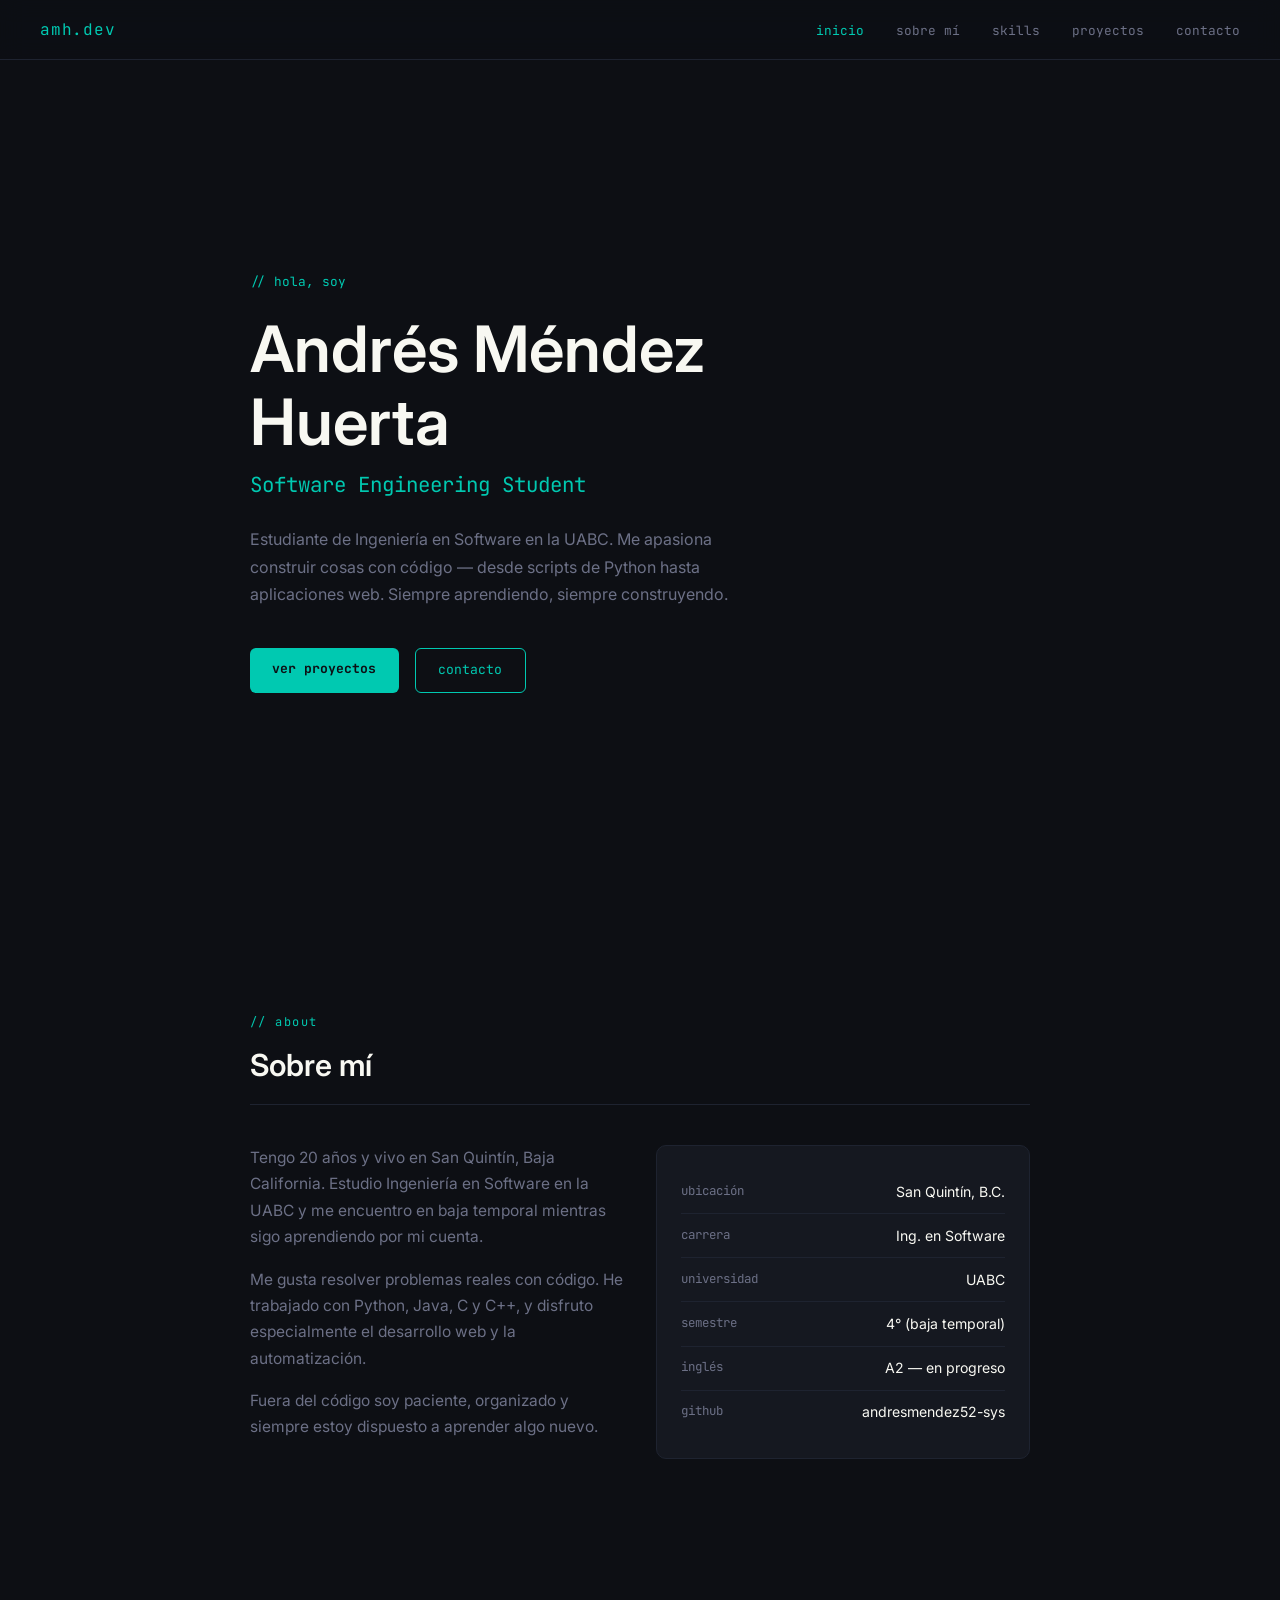
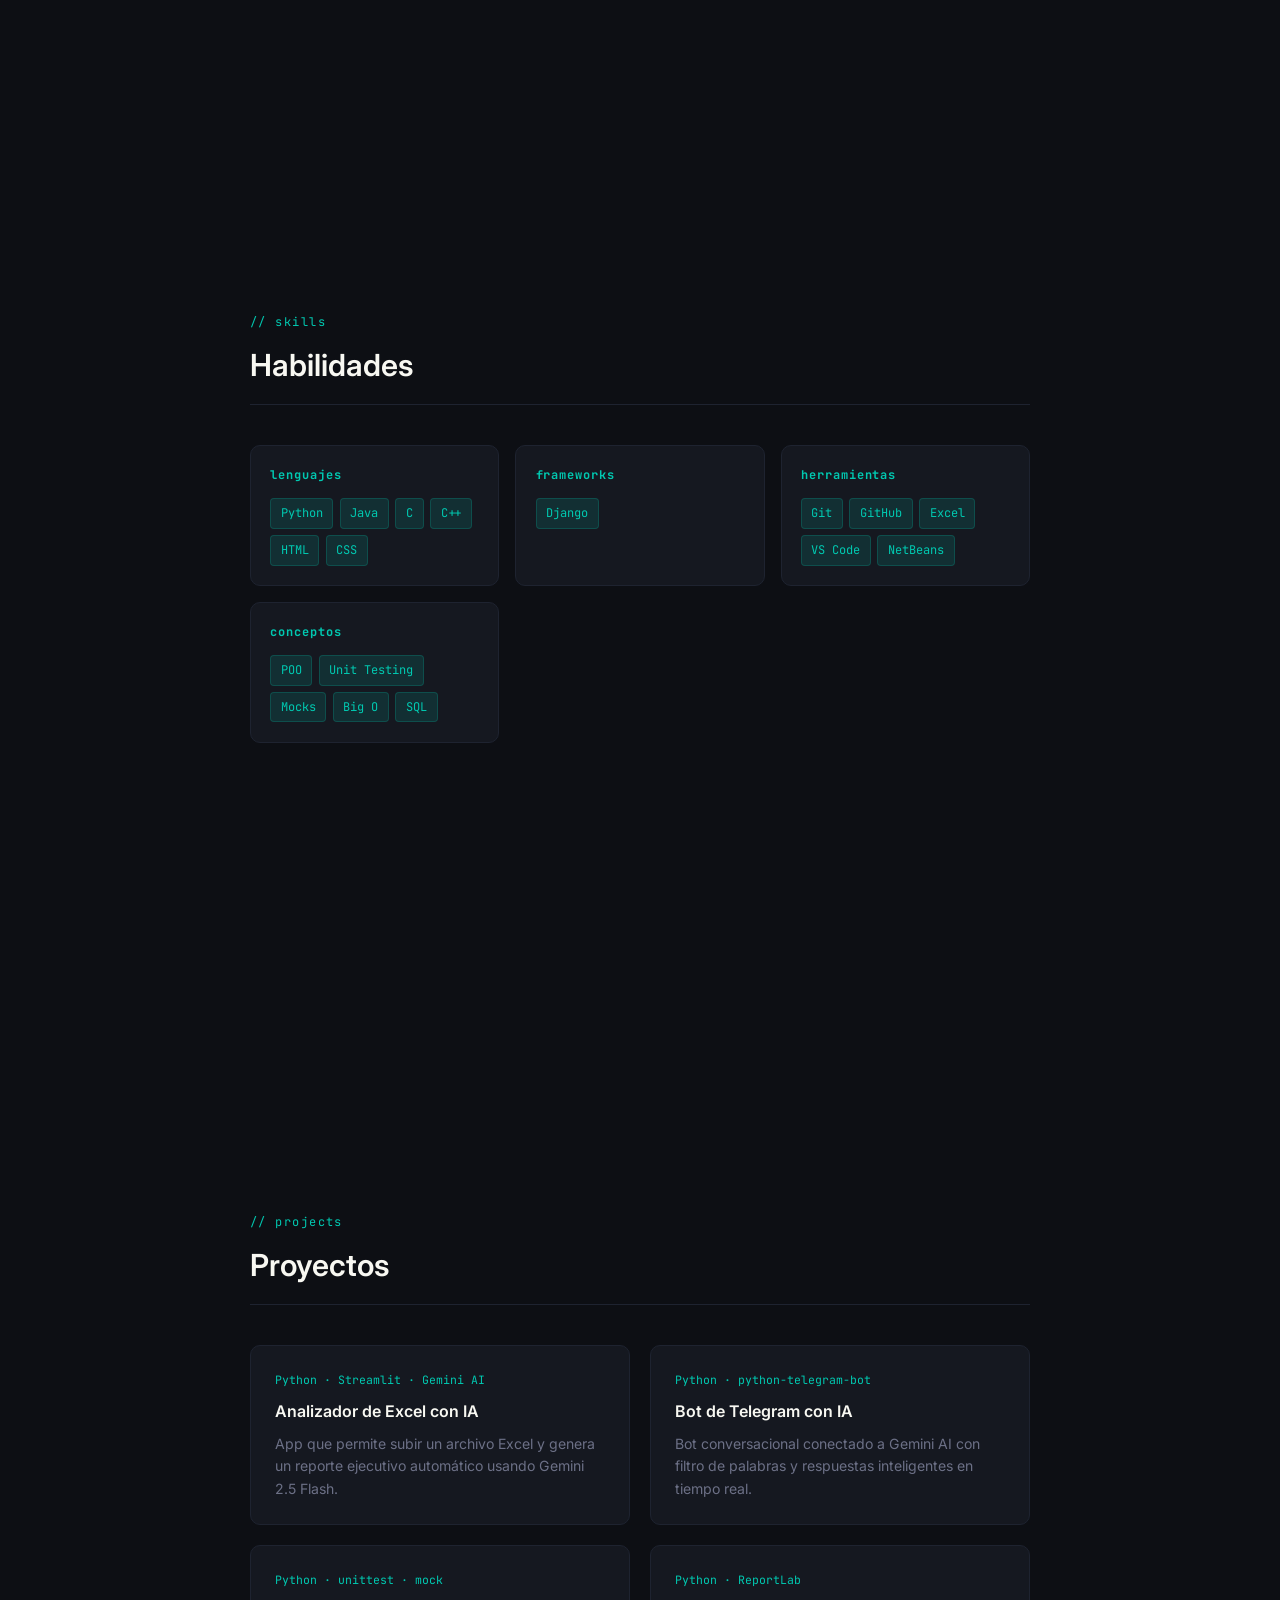
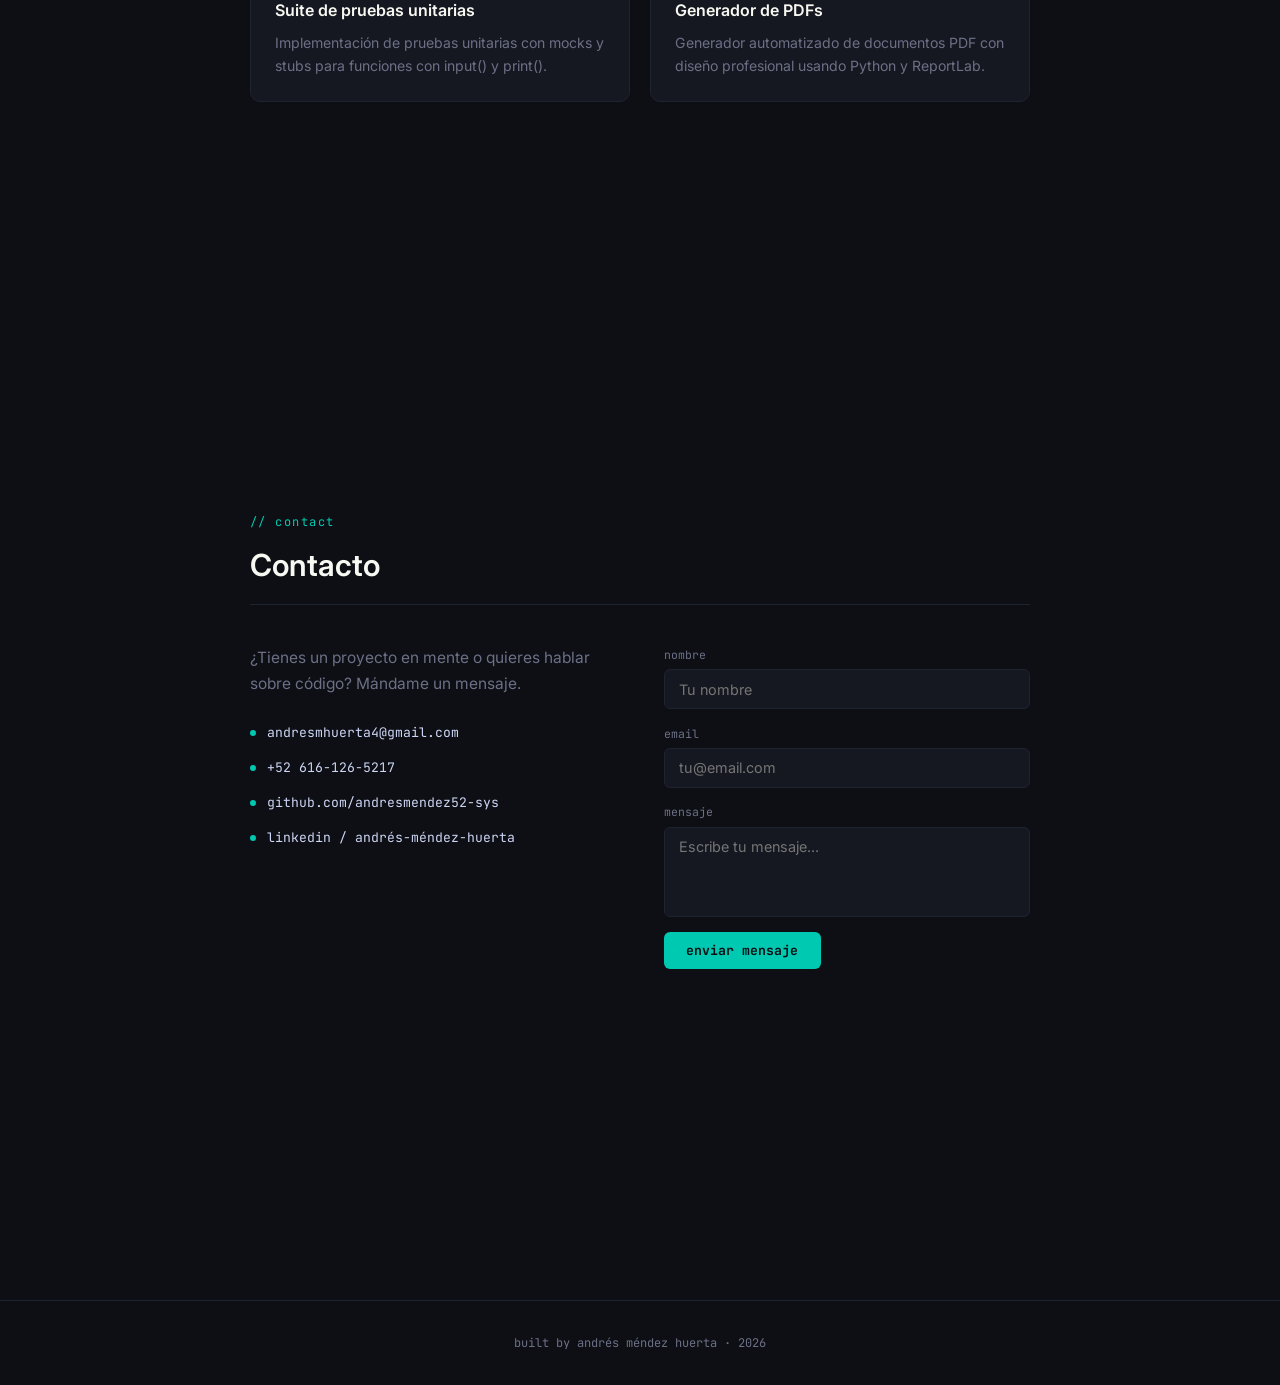
==== commit a6ff6abe: "correccion de conectividad" ====
--- a/index.html
+++ b/index.html
@@ -6,6 +6,7 @@
   <title>Andrés Méndez — Dev</title>
   <link href="https://fonts.googleapis.com/css2?family=JetBrains+Mono:wght@400;700&family=Inter:wght@300;400;600&display=swap" rel="stylesheet">
   <link rel="stylesheet" href="styles.css">
+
 </head>
 <body>
 
--- a/styles.css
+++ b/styles.css
@@ -1,226 +1,309 @@
-<!DOCTYPE html>
-<html lang="es">
-<head>
-<link rel="stylesheet" href="styles.css">
-  <meta charset="UTF-8">
-  <meta name="viewport" content="width=device-width, initial-scale=1.0, viewport-fit=cover">
-  <title>Andrés Méndez — Dev</title>
-  <link href="https://fonts.googleapis.com/css2?family=JetBrains+Mono:wght@400;700&family=Inter:wght@300;400;600&display=swap" rel="stylesheet">
-  <link rel="stylesheet" href="styles.css">
-</head>
-<body>
-
-<!-- NAV -->
-<nav>
-  <span class="nav-logo">amh.dev</span>
-  <ul class="nav-links">
-    <li><a href="#inicio">inicio</a></li>
-    <li><a href="#sobre-mi">sobre mí</a></li>
-    <li><a href="#habilidades">skills</a></li>
-    <li><a href="#proyectos">proyectos</a></li>
-    <li><a href="#contacto">contacto</a></li>
-  </ul>
-</nav>
-
-<!-- INICIO -->
-<section id="inicio">
-  <p class="hero-tag">// hola, soy</p>
-  <h1 class="hero-name">Andrés Méndez<br>Huerta</h1>
-  <p class="hero-role">Software Engineering Student</p>
-  <p class="hero-desc">
-    Estudiante de Ingeniería en Software en la UABC. Me apasiona construir cosas con código — desde scripts de Python hasta aplicaciones web. Siempre aprendiendo, siempre construyendo.
-  </p>
-  <div class="hero-btns">
-    <a href="#proyectos" class="btn btn-primary">ver proyectos</a>
-    <a href="#contacto" class="btn btn-outline">contacto</a>
-  </div>
-</section>
-
-<!-- SOBRE MÍ -->
-<section id="sobre-mi">
-  <p class="sec-title">// about</p>
-  <h2 class="sec-heading">Sobre mí</h2>
-  <div class="about-grid">
-    <div class="about-text">
-      <p>Tengo 20 años y vivo en San Quintín, Baja California. Estudio Ingeniería en Software en la UABC y me encuentro en baja temporal mientras sigo aprendiendo por mi cuenta.</p>
-      <p>Me gusta resolver problemas reales con código. He trabajado con Python, Java, C y C++, y disfruto especialmente el desarrollo web y la automatización.</p>
-      <p>Fuera del código soy paciente, organizado y siempre estoy dispuesto a aprender algo nuevo.</p>
-    </div>
-    <div class="about-facts">
-      <div class="fact">
-        <span class="fact-label">ubicación</span>
-        <span class="fact-value">San Quintín, B.C.</span>
-      </div>
-      <div class="fact">
-        <span class="fact-label">carrera</span>
-        <span class="fact-value">Ing. en Software</span>
-      </div>
-      <div class="fact">
-        <span class="fact-label">universidad</span>
-        <span class="fact-value">UABC</span>
-      </div>
-      <div class="fact">
-        <span class="fact-label">semestre</span>
-        <span class="fact-value">4° (baja temporal)</span>
-      </div>
-      <div class="fact">
-        <span class="fact-label">inglés</span>
-        <span class="fact-value">A2 — en progreso</span>
-      </div>
-      <div class="fact">
-        <span class="fact-label">github</span>
-        <span class="fact-value">andresmendez52-sys</span>
-      </div>
-    </div>
-  </div>
-</section>
-
-<!-- HABILIDADES -->
-<section id="habilidades">
-  <p class="sec-title">// skills</p>
-  <h2 class="sec-heading">Habilidades</h2>
-  <div class="skills-grid">
-    <div class="skill-group">
-      <h4>lenguajes</h4>
-      <div class="skill-tags">
-        <span class="tag">Python</span>
-        <span class="tag">Java</span>
-        <span class="tag">C</span>
-        <span class="tag">C++</span>
-        <span class="tag">HTML</span>
-        <span class="tag">CSS</span>
-      </div>
-    </div>
-    <div class="skill-group">
-      <h4>frameworks</h4>
-      <div class="skill-tags">
-        <span class="tag">Django</span>
-      </div>
-    </div>
-    <div class="skill-group">
-      <h4>herramientas</h4>
-      <div class="skill-tags">
-        <span class="tag">Git</span>
-        <span class="tag">GitHub</span>
-        <span class="tag">Excel</span>
-        <span class="tag">VS Code</span>
-        <span class="tag">NetBeans</span>
-      </div>
-    </div>
-    <div class="skill-group">
-      <h4>conceptos</h4>
-      <div class="skill-tags">
-        <span class="tag">POO</span>
-        <span class="tag">Unit Testing</span>
-        <span class="tag">Mocks</span>
-        <span class="tag">Big O</span>
-        <span class="tag">SQL</span>
-      </div>
-    </div>
-  </div>
-</section>
-
-<!-- PROYECTOS -->
-<section id="proyectos">
-  <p class="sec-title">// projects</p>
-  <h2 class="sec-heading">Proyectos</h2>
-  <div class="projects-grid">
-    <div class="project-card">
-      <p class="project-lang">Python · Streamlit · Gemini AI</p>
-      <p class="project-name">Analizador de Excel con IA</p>
-      <p class="project-desc">App que permite subir un archivo Excel y genera un reporte ejecutivo automático usando Gemini 2.5 Flash.</p>
-    </div>
-    <div class="project-card">
-      <p class="project-lang">Python · python-telegram-bot</p>
-      <p class="project-name">Bot de Telegram con IA</p>
-      <p class="project-desc">Bot conversacional conectado a Gemini AI con filtro de palabras y respuestas inteligentes en tiempo real.</p>
-    </div>
-    <div class="project-card">
-      <p class="project-lang">Python · unittest · mock</p>
-      <p class="project-name">Suite de pruebas unitarias</p>
-      <p class="project-desc">Implementación de pruebas unitarias con mocks y stubs para funciones con input() y print().</p>
-    </div>
-    <div class="project-card">
-      <p class="project-lang">Python · ReportLab</p>
-      <p class="project-name">Generador de PDFs</p>
-      <p class="project-desc">Generador automatizado de documentos PDF con diseño profesional usando Python y ReportLab.</p>
-    </div>
-  </div>
-</section>
-
-<!-- CONTACTO -->
-<section id="contacto">
-  <p class="sec-title">// contact</p>
-  <h2 class="sec-heading">Contacto</h2>
-  <div class="contact-wrap">
-    <div class="contact-info">
-      <p>¿Tienes un proyecto en mente o quieres hablar sobre código? Mándame un mensaje.</p>
-      <a href="mailto:andresmhuerta4@gmail.com" class="contact-link">
-        <span class="contact-dot"></span>
-        andresmhuerta4@gmail.com
-      </a>
-      <a href="tel:+526161265217" class="contact-link">
-        <span class="contact-dot"></span>
-        +52 616-126-5217
-      </a>
-      <a href="https://github.com/andresmendez52-sys" target="_blank" class="contact-link">
-        <span class="contact-dot"></span>
-        github.com/andresmendez52-sys
-      </a>
-      <a href="https://www.linkedin.com/in/andrés-méndez-huerta-831845406/" target="_blank" class="contact-link">
-        <span class="contact-dot"></span>
-        linkedin / andrés-méndez-huerta
-      </a>
-    </div>
-    <form class="contact-form" onsubmit="enviar(event)">
-      <div class="form-field">
-        <label>nombre</label>
-        <input type="text" placeholder="Tu nombre" required>
-      </div>
-      <div class="form-field">
-        <label>email</label>
-        <input type="email" placeholder="tu@email.com" required>
-      </div>
-      <div class="form-field">
-        <label>mensaje</label>
-        <textarea rows="4" placeholder="Escribe tu mensaje..." required></textarea>
-      </div>
-      <button type="submit" class="btn btn-primary" style="align-self:flex-start">enviar mensaje</button>
-    </form>
-  </div>
-</section>
-
-<footer>
-  <p>built by andrés méndez huerta · 2026</p>
-</footer>
-
-<script>
-  const sections = document.querySelectorAll('section');
-  const links = document.querySelectorAll('.nav-links a');
-
-  const observer = new IntersectionObserver(entries => {
-    entries.forEach(entry => {
-      if (entry.isIntersecting) {
-        links.forEach(l => l.style.color = '');
-        const active = document.querySelector(`.nav-links a[href="#${entry.target.id}"]`);
-        if (active) active.style.color = 'var(--cyan)';
-      }
-    });
-  }, { threshold: 0.4 });
-
-  sections.forEach(s => observer.observe(s));
-
-  function enviar(e) {
-    e.preventDefault();
-    const btn = e.target.querySelector('button');
-    btn.textContent = 'mensaje enviado ✓';
-    btn.style.background = '#00C9B1';
-    setTimeout(() => {
-      btn.textContent = 'enviar mensaje';
-      e.target.reset();
-    }, 3000);
-  }
-</script>
-
-</body>
-</html>+:root {
+  --bg:       #0D0F14;
+  --surface:  #151820;
+  --border:   #1E2330;
+  --cyan:     #00C9B1;
+  --cyan-dim: #00C9B122;
+  --text:     #CDD6F4;
+  --muted:    #6C7086;
+  --white:    #F8F8F2;
+}
+
+*, *::before, *::after { box-sizing: border-box; margin: 0; padding: 0; }
+
+html { scroll-behavior: smooth; }
+
+body {
+  background: var(--bg);
+  color: var(--text);
+  font-family: 'Inter', sans-serif;
+  font-size: 16px;
+  line-height: 1.7;
+}
+
+/* ── NAV ── */
+nav {
+  position: fixed;
+  top: 0; left: 0; right: 0;
+  z-index: 100;
+  display: flex;
+  justify-content: space-between;
+  align-items: center;
+  padding: 1rem 2.5rem;
+  background: rgba(13,15,20,0.85);
+  backdrop-filter: blur(12px);
+  border-bottom: 1px solid var(--border);
+}
+
+.nav-logo {
+  font-family: 'JetBrains Mono', monospace;
+  font-size: 1rem;
+  color: var(--cyan);
+  letter-spacing: 0.05em;
+}
+
+.nav-links { display: flex; gap: 2rem; list-style: none; }
+.nav-links a {
+  font-family: 'JetBrains Mono', monospace;
+  font-size: 0.8rem;
+  color: var(--muted);
+  text-decoration: none;
+  transition: color 0.2s;
+}
+.nav-links a:hover { color: var(--cyan); }
+
+/* ── SECTIONS ── */
+section {
+  min-height: 100vh;
+  padding: 7rem 2.5rem 4rem;
+  max-width: 860px;
+  margin: 0 auto;
+}
+
+/* ── HERO ── */
+#inicio {
+  display: flex;
+  flex-direction: column;
+  justify-content: center;
+  padding-top: 8rem;
+}
+
+.hero-tag {
+  font-family: 'JetBrains Mono', monospace;
+  font-size: 0.8rem;
+  color: var(--cyan);
+  margin-bottom: 1.2rem;
+}
+
+.hero-name {
+  font-family: 'Inter', sans-serif;
+  font-size: clamp(2.4rem, 6vw, 4rem);
+  font-weight: 600;
+  color: var(--white);
+  line-height: 1.15;
+  margin-bottom: 0.5rem;
+}
+
+.hero-role {
+  font-family: 'JetBrains Mono', monospace;
+  font-size: clamp(1rem, 2.5vw, 1.3rem);
+  color: var(--cyan);
+  margin-bottom: 1.5rem;
+}
+
+.hero-desc {
+  max-width: 520px;
+  color: var(--muted);
+  font-size: 1rem;
+  margin-bottom: 2.5rem;
+}
+
+.hero-btns { display: flex; gap: 1rem; flex-wrap: wrap; }
+
+.btn {
+  font-family: 'JetBrains Mono', monospace;
+  font-size: 0.82rem;
+  padding: 0.65rem 1.4rem;
+  border-radius: 6px;
+  text-decoration: none;
+  transition: all 0.2s;
+  cursor: pointer;
+  border: none;
+}
+.btn-primary {
+  background: var(--cyan);
+  color: var(--bg);
+  font-weight: 700;
+}
+.btn-primary:hover { opacity: 0.85; transform: translateY(-1px); }
+.btn-outline {
+  background: transparent;
+  color: var(--cyan);
+  border: 1px solid var(--cyan);
+}
+.btn-outline:hover { background: var(--cyan-dim); transform: translateY(-1px); }
+
+/* ── SECTION HEADING ── */
+.sec-title {
+  font-family: 'JetBrains Mono', monospace;
+  font-size: 0.75rem;
+  color: var(--cyan);
+  letter-spacing: 0.12em;
+  margin-bottom: 0.5rem;
+}
+.sec-heading {
+  font-size: 1.9rem;
+  font-weight: 600;
+  color: var(--white);
+  margin-bottom: 2.5rem;
+  padding-bottom: 0.75rem;
+  border-bottom: 1px solid var(--border);
+}
+
+/* ── SOBRE MÍ ── */
+.about-grid {
+  display: grid;
+  grid-template-columns: 1fr 1fr;
+  gap: 2rem;
+}
+.about-text { color: var(--muted); font-size: 0.97rem; }
+.about-text p { margin-bottom: 1rem; }
+.about-facts {
+  background: var(--surface);
+  border: 1px solid var(--border);
+  border-radius: 10px;
+  padding: 1.5rem;
+}
+.fact {
+  display: flex;
+  justify-content: space-between;
+  padding: 0.6rem 0;
+  border-bottom: 1px solid var(--border);
+  font-size: 0.88rem;
+}
+.fact:last-child { border-bottom: none; }
+.fact-label { color: var(--muted); font-family: 'JetBrains Mono', monospace; font-size: 0.78rem; }
+.fact-value { color: var(--white); }
+
+/* ── HABILIDADES ── */
+.skills-grid {
+  display: grid;
+  grid-template-columns: repeat(auto-fill, minmax(200px, 1fr));
+  gap: 1rem;
+}
+.skill-group {
+  background: var(--surface);
+  border: 1px solid var(--border);
+  border-radius: 10px;
+  padding: 1.2rem;
+}
+.skill-group h4 {
+  font-family: 'JetBrains Mono', monospace;
+  font-size: 0.75rem;
+  color: var(--cyan);
+  margin-bottom: 0.8rem;
+  letter-spacing: 0.08em;
+}
+.skill-tags { display: flex; flex-wrap: wrap; gap: 0.4rem; }
+.tag {
+  font-family: 'JetBrains Mono', monospace;
+  font-size: 0.75rem;
+  padding: 0.25rem 0.6rem;
+  background: var(--cyan-dim);
+  color: var(--cyan);
+  border-radius: 4px;
+  border: 1px solid #00C9B133;
+}
+
+/* ── PROYECTOS ── */
+.projects-grid {
+  display: grid;
+  grid-template-columns: 1fr 1fr;
+  gap: 1.2rem;
+}
+.project-card {
+  background: var(--surface);
+  border: 1px solid var(--border);
+  border-radius: 10px;
+  padding: 1.5rem;
+  transition: border-color 0.2s, transform 0.2s;
+}
+.project-card:hover {
+  border-color: var(--cyan);
+  transform: translateY(-3px);
+}
+.project-lang {
+  font-family: 'JetBrains Mono', monospace;
+  font-size: 0.72rem;
+  color: var(--cyan);
+  margin-bottom: 0.5rem;
+}
+.project-name {
+  font-size: 1rem;
+  font-weight: 600;
+  color: var(--white);
+  margin-bottom: 0.5rem;
+}
+.project-desc {
+  font-size: 0.88rem;
+  color: var(--muted);
+  line-height: 1.6;
+}
+
+/* ── CONTACTO ── */
+.contact-wrap {
+  display: grid;
+  grid-template-columns: 1fr 1fr;
+  gap: 3rem;
+  align-items: start;
+}
+.contact-info p {
+  color: var(--muted);
+  margin-bottom: 1.5rem;
+  font-size: 0.97rem;
+}
+.contact-link {
+  display: flex;
+  align-items: center;
+  gap: 0.7rem;
+  color: var(--text);
+  text-decoration: none;
+  font-family: 'JetBrains Mono', monospace;
+  font-size: 0.82rem;
+  margin-bottom: 0.8rem;
+  transition: color 0.2s;
+}
+.contact-link:hover { color: var(--cyan); }
+.contact-dot {
+  width: 6px; height: 6px;
+  border-radius: 50%;
+  background: var(--cyan);
+  flex-shrink: 0;
+}
+
+.contact-form { display: flex; flex-direction: column; gap: 0.9rem; }
+.form-field {
+  display: flex;
+  flex-direction: column;
+  gap: 0.3rem;
+}
+.form-field label {
+  font-family: 'JetBrains Mono', monospace;
+  font-size: 0.72rem;
+  color: var(--muted);
+}
+.form-field input,
+.form-field textarea {
+  background: var(--surface);
+  border: 1px solid var(--border);
+  border-radius: 6px;
+  color: var(--text);
+  font-family: 'Inter', sans-serif;
+  font-size: 0.9rem;
+  padding: 0.65rem 0.9rem;
+  outline: none;
+  transition: border-color 0.2s;
+  resize: none;
+}
+.form-field input:focus,
+.form-field textarea:focus { border-color: var(--cyan); }
+
+/* ── FOOTER ── */
+footer {
+  text-align: center;
+  padding: 2rem;
+  border-top: 1px solid var(--border);
+  font-family: 'JetBrains Mono', monospace;
+  font-size: 0.75rem;
+  color: var(--muted);
+}
+
+/* ── RESPONSIVE ── */
+@media (max-width: 640px) {
+  nav { padding: 1rem 1.2rem; }
+  .nav-links { gap: 1rem; }
+  section { padding: 6rem 1.2rem 3rem; }
+  .about-grid,
+  .projects-grid,
+  .contact-wrap { grid-template-columns: 1fr; }
+}
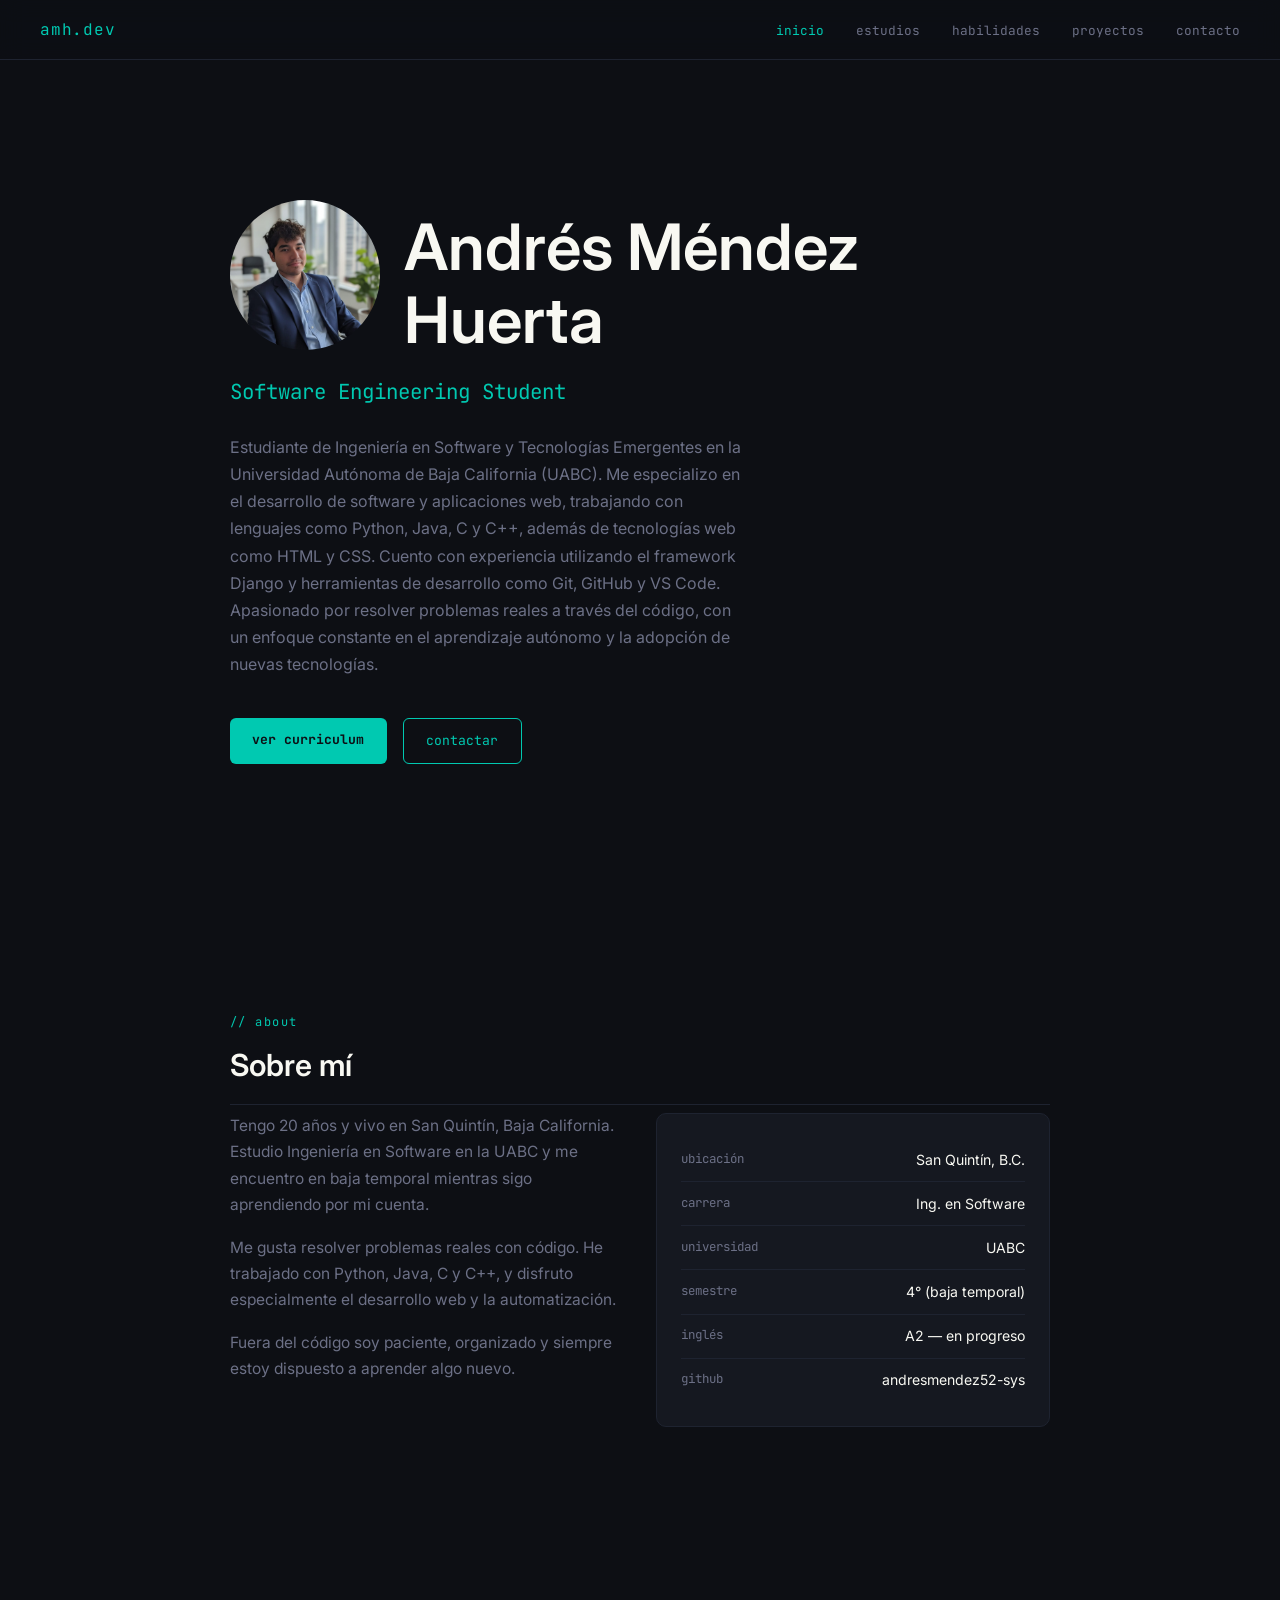
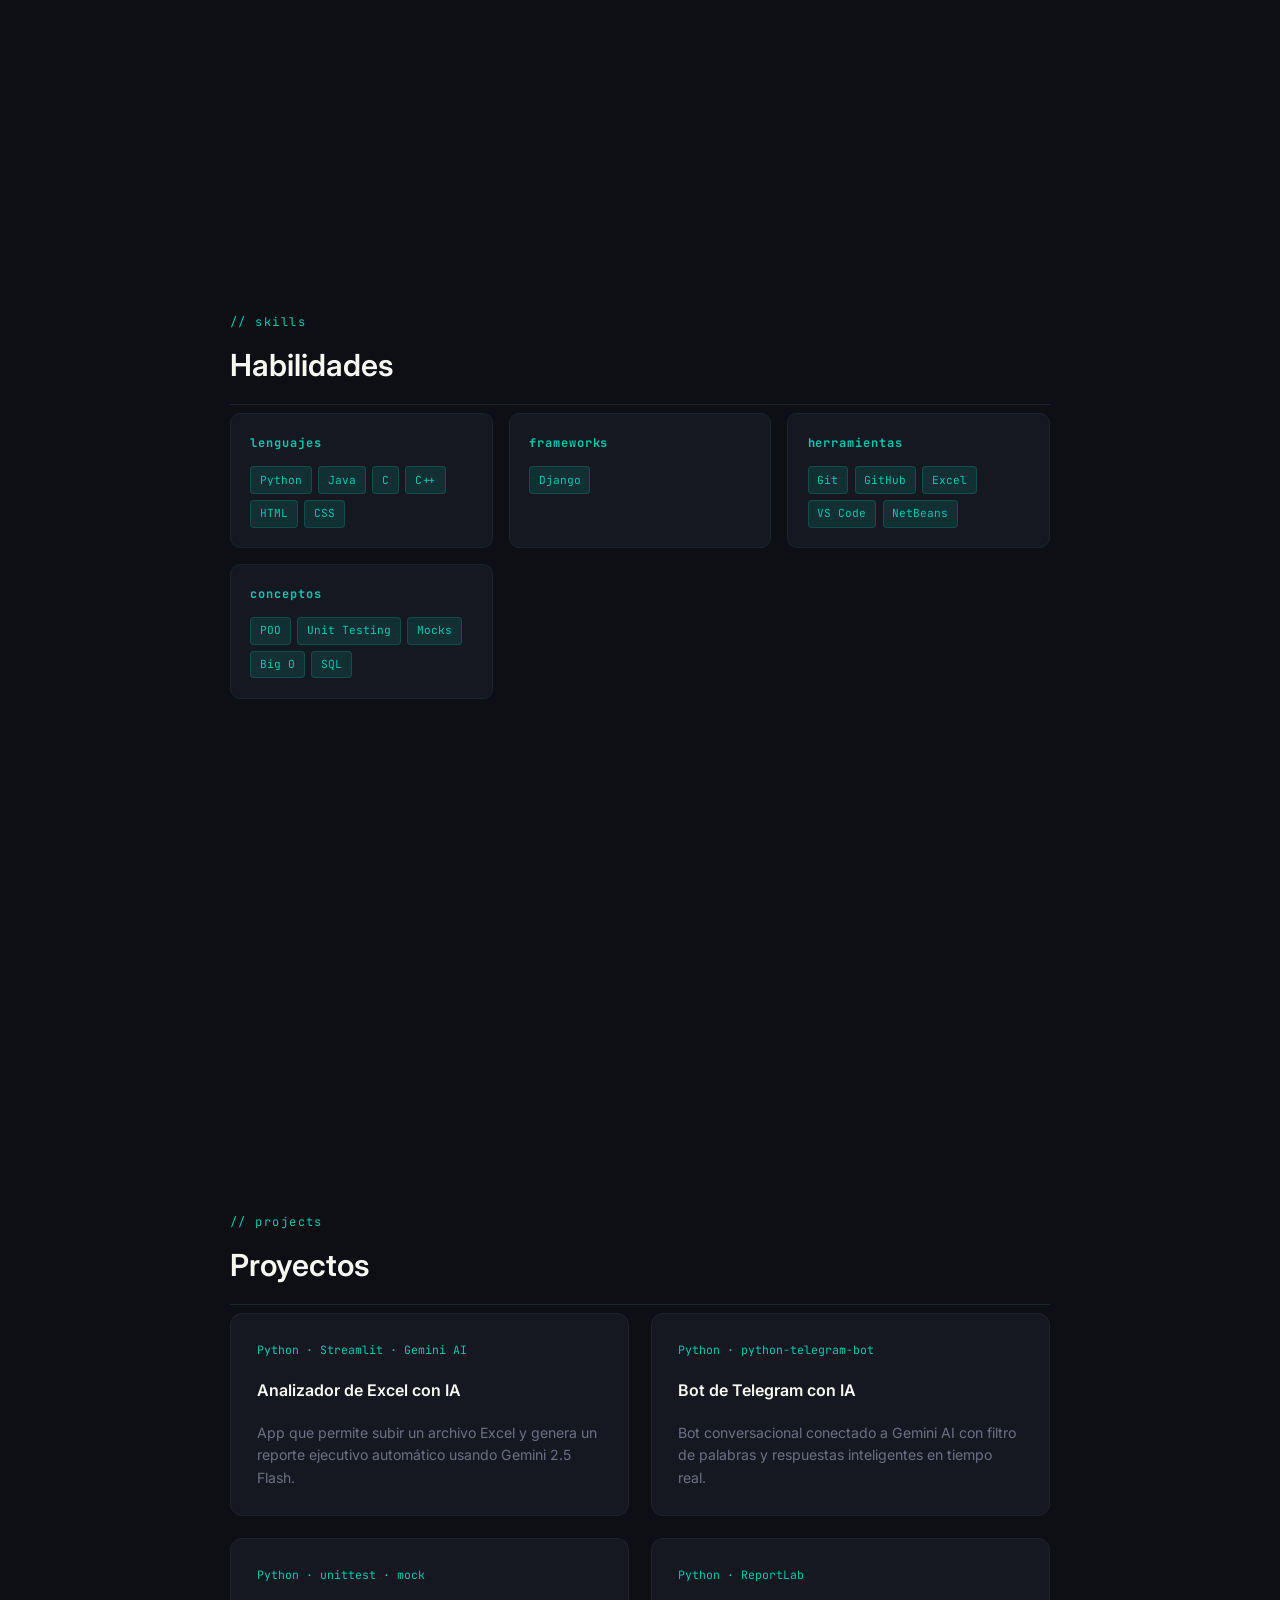
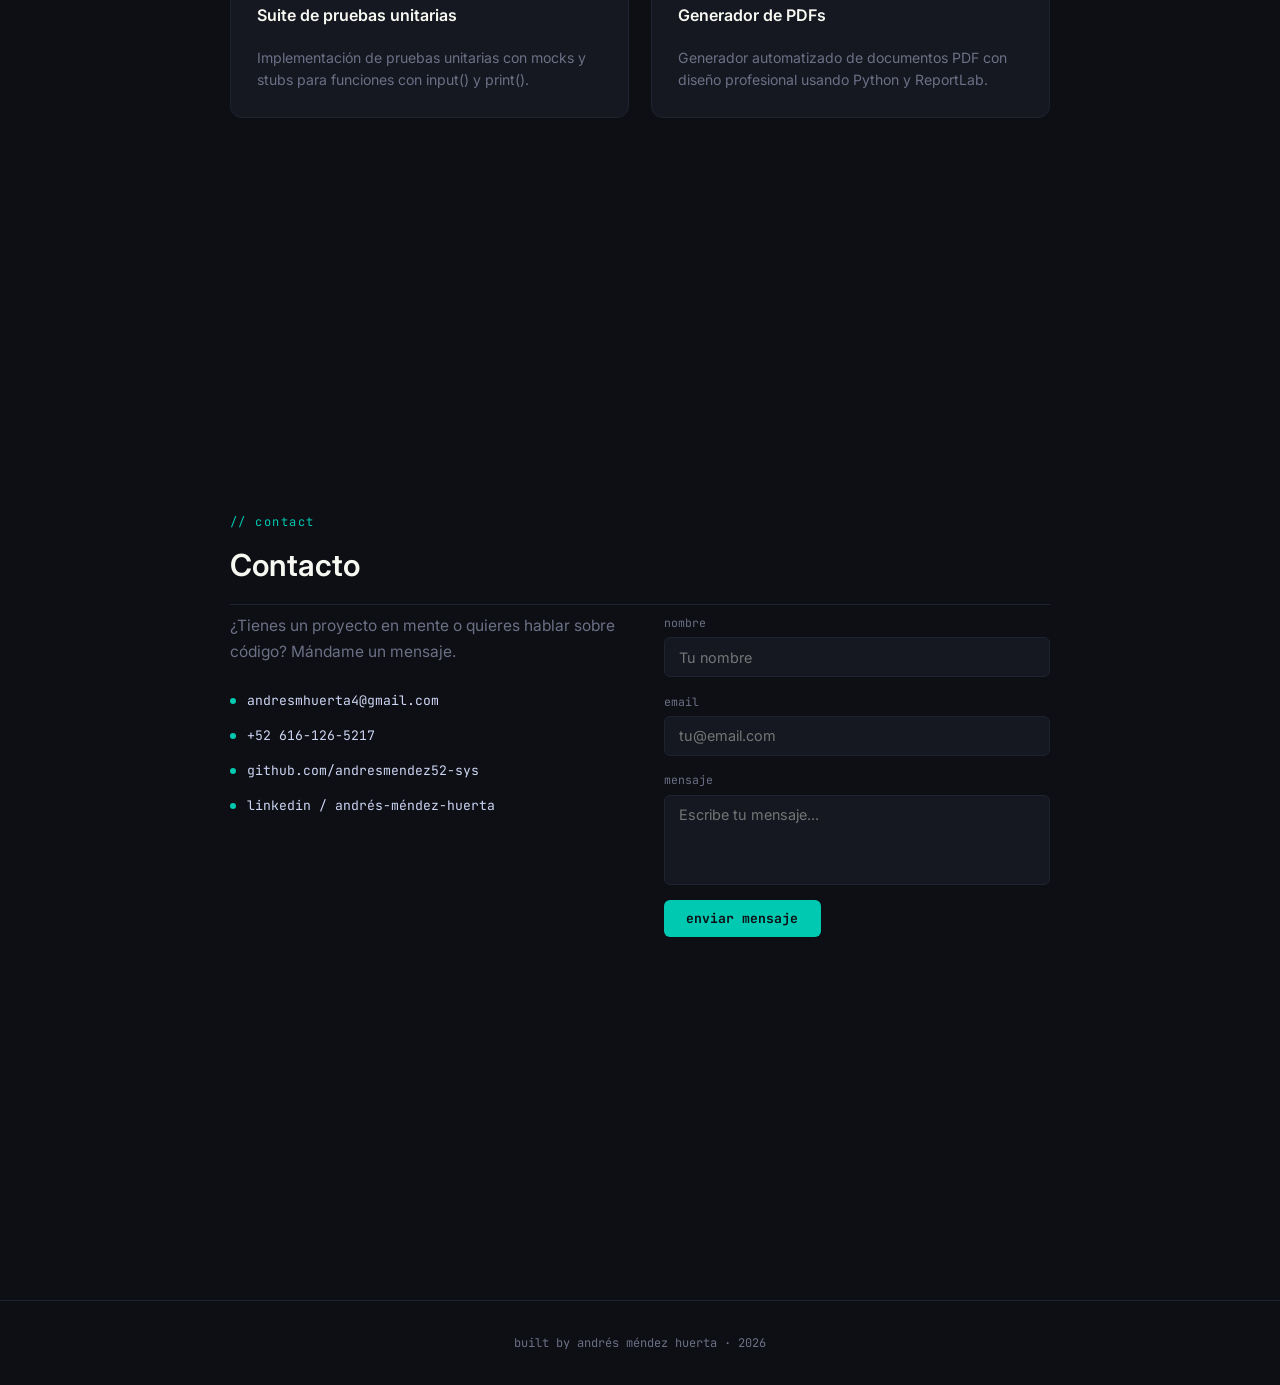
==== commit 9d1a161d: "Añadida sección de estudios y proyectos" ====
--- a/index.html
+++ b/index.html
@@ -15,24 +15,30 @@
   <span class="nav-logo">amh.dev</span>
   <ul class="nav-links">
     <li><a href="#inicio">inicio</a></li>
-    <li><a href="#sobre-mi">sobre mí</a></li>
-    <li><a href="#habilidades">skills</a></li>
-    <li><a href="#proyectos">proyectos</a></li>
+    <li><a href="estudios.html">estudios</a></li>
+    <li><a href="#habilidades">habilidades</a></li>
+    <li><a href="proyectos.html">proyectos</a></li>
     <li><a href="#contacto">contacto</a></li>
   </ul>
 </nav>
 
 <!-- INICIO -->
 <section id="inicio">
-  <p class="hero-tag">// hola, soy</p>
+  <!--<p class="hero-tag">// hola, soy</p>-->
+  <div class="hero-header">
+  <img src="img/foto_perfil.png" alt="Foto de perfil" class="foto-perfil">
   <h1 class="hero-name">Andrés Méndez<br>Huerta</h1>
+</div>
+
   <p class="hero-role">Software Engineering Student</p>
   <p class="hero-desc">
-    Estudiante de Ingeniería en Software en la UABC. Me apasiona construir cosas con código — desde scripts de Python hasta aplicaciones web. Siempre aprendiendo, siempre construyendo.
+    Estudiante de Ingeniería en Software y Tecnologías Emergentes en la Universidad Autónoma de Baja California (UABC). Me especializo en el desarrollo de software y aplicaciones web, trabajando con lenguajes como Python, Java, C y C++, además de tecnologías web como HTML y CSS.
+
+    Cuento con experiencia utilizando el framework Django y herramientas de desarrollo como Git, GitHub y VS Code. Apasionado por resolver problemas reales a través del código, con un enfoque constante en el aprendizaje autónomo y la adopción de nuevas tecnologías.
   </p>
   <div class="hero-btns">
-    <a href="#proyectos" class="btn btn-primary">ver proyectos</a>
-    <a href="#contacto" class="btn btn-outline">contacto</a>
+    <a href="#proyectos" class="btn btn-primary">ver curriculum</a>
+    <a href="#contacto" class="btn btn-outline">contactar</a>
   </div>
 </section>
 
--- a/styles.css
+++ b/styles.css
@@ -67,14 +67,14 @@
   justify-content: center;
   padding-top: 8rem;
 }
-
+/*
 .hero-tag {
   font-family: 'JetBrains Mono', monospace;
   font-size: 0.8rem;
   color: var(--cyan);
   margin-bottom: 1.2rem;
 }
-
+*/
 .hero-name {
   font-family: 'Inter', sans-serif;
   font-size: clamp(2.4rem, 6vw, 4rem);
@@ -84,6 +84,16 @@
   margin-bottom: 0.5rem;
 }
 
+.foto-perfil {
+  width: 150px;
+  height: 150px;
+  border-radius: 50%;
+  margin-bottom: 1.5rem;
+
+  object-fit: cover;       /* Mantiene la proporción y recorta para llenar */
+  object-position: center; /* Asegura que el centro sea el foco (Opcional pero recomendado) */
+}
+
 .hero-role {
   font-family: 'JetBrains Mono', monospace;
   font-size: clamp(1rem, 2.5vw, 1.3rem);
@@ -99,6 +109,12 @@
 }
 
 .hero-btns { display: flex; gap: 1rem; flex-wrap: wrap; }
+
+.hero-header {
+  display: flex;         /* Coloca los elementos hijos en línea horizontal */
+  align-items: center;    /* Alinea verticalmente al centro la foto y el texto */
+  gap: 1.5rem;
+}
 
 .btn {
   font-family: 'JetBrains Mono', monospace;
@@ -306,4 +322,387 @@
   .about-grid,
   .projects-grid,
   .contact-wrap { grid-template-columns: 1fr; }
-}+}
+
+
+/*----------------------------------------------------*/
+/*INTERFAZ DE EL APARTADO DE ESTUDIOS PROFECIONALES*/
+/*----------------------------------------------------*/
+
+:root {
+  --bg:       #0D0F14;
+  --surface:  #151820;
+  --border:   #1E2330;
+  --cyan:     #00C9B1;
+  --cyan-dim: #00C9B122;
+  --text:     #CDD6F4;
+  --muted:    #6C7086;
+  --white:    #F8F8F2;
+}
+
+*, *::before, *::after { box-sizing: border-box; margin: 0; padding: 0; }
+
+html { scroll-behavior: smooth; }
+
+body {
+  background: var(--bg);
+  color: var(--text);
+  font-family: 'Inter', sans-serif;
+  font-size: 16px;
+  line-height: 1.7;
+}
+
+/* ── NAV ── */
+nav {
+  position: fixed;
+  top: 0; left: 0; right: 0;
+  z-index: 100;
+  display: flex;
+  justify-content: space-between;
+  align-items: center;
+  padding: 1rem 2.5rem;
+  background: rgba(13,15,20,0.85);
+  backdrop-filter: blur(12px);
+  border-bottom: 1px solid var(--border);
+}
+
+.nav-logo {
+  font-family: 'JetBrains Mono', monospace;
+  font-size: 1rem;
+  color: var(--cyan);
+  letter-spacing: 0.05em;
+  text-decoration: none;
+}
+
+.nav-back {
+  font-family: 'JetBrains Mono', monospace;
+  font-size: 0.8rem;
+  color: var(--muted);
+  text-decoration: none;
+  transition: color 0.2s;
+}
+.nav-back:hover { color: var(--cyan); }
+
+/* ── SECTION ── */
+section {
+  min-height: 100vh;
+  padding: 7rem 2.5rem 4rem;
+  max-width: 860px;
+  margin: 0 auto;
+}
+
+.sec-title {
+  font-family: 'JetBrains Mono', monospace;
+  font-size: 0.75rem;
+  color: var(--cyan);
+  letter-spacing: 0.12em;
+  margin-bottom: 0.5rem;
+}
+
+.sec-heading {
+  font-size: 1.9rem;
+  font-weight: 600;
+  color: var(--white);
+  margin-bottom: 2.5rem;
+  padding-bottom: 0.75rem;
+  border-bottom: 1px solid var(--border);
+}
+
+/* ── TIMELINE ── */
+.timeline {
+  position: relative;
+  padding-left: 2rem;
+}
+
+.timeline::before {
+  content: '';
+  position: absolute;
+  left: 0;
+  top: 0;
+  bottom: 0;
+  width: 2px;
+  background: linear-gradient(to bottom, var(--cyan), transparent);
+}
+
+.timeline-item {
+  position: relative;
+  margin-bottom: 2.5rem;
+}
+
+.timeline-item::before {
+  content: '';
+  position: absolute;
+  left: -2.45rem;
+  top: 0.4rem;
+  width: 10px;
+  height: 10px;
+  border-radius: 50%;
+  background: var(--cyan);
+  box-shadow: 0 0 8px var(--cyan);
+}
+
+.timeline-card {
+  background: var(--surface);
+  border: 1px solid var(--border);
+  border-radius: 10px;
+  padding: 1.5rem;
+  transition: border-color 0.2s, transform 0.2s;
+}
+
+.timeline-card:hover {
+  border-color: var(--cyan);
+  transform: translateX(4px);
+}
+
+.timeline-period {
+  font-family: 'JetBrains Mono', monospace;
+  font-size: 0.72rem;
+  color: var(--cyan);
+  margin-bottom: 0.4rem;
+}
+
+.timeline-title {
+  font-size: 1.05rem;
+  font-weight: 600;
+  color: var(--white);
+  margin-bottom: 0.2rem;
+}
+
+.timeline-place {
+  font-size: 0.88rem;
+  color: var(--muted);
+  margin-bottom: 0.8rem;
+  font-family: 'JetBrains Mono', monospace;
+}
+
+.timeline-desc {
+  font-size: 0.9rem;
+  color: var(--muted);
+  line-height: 1.6;
+}
+
+.timeline-tags {
+  display: flex;
+  flex-wrap: wrap;
+  gap: 0.4rem;
+  margin-top: 0.8rem;
+}
+
+.tag {
+  font-family: 'JetBrains Mono', monospace;
+  font-size: 0.72rem;
+  padding: 0.2rem 0.55rem;
+  background: var(--cyan-dim);
+  color: var(--cyan);
+  border-radius: 4px;
+  border: 1px solid #00C9B133;
+}
+
+.badge-activo {
+  display: inline-block;
+  font-family: 'JetBrains Mono', monospace;
+  font-size: 0.68rem;
+  padding: 0.15rem 0.5rem;
+  background: #00C9B122;
+  color: var(--cyan);
+  border: 1px solid var(--cyan);
+  border-radius: 20px;
+  margin-left: 0.5rem;
+  vertical-align: middle;
+}
+
+/* ── FOOTER ── */
+footer {
+  text-align: center;
+  padding: 2rem;
+  border-top: 1px solid var(--border);
+  font-family: 'JetBrains Mono', monospace;
+  font-size: 0.75rem;
+  color: var(--muted);
+}
+
+/* ── RESPONSIVE ── */
+@media (max-width: 640px) {
+  nav { padding: 1rem 1.2rem; }
+  section { padding: 6rem 1.2rem 3rem; }
+  .timeline { padding-left: 1.5rem; }
+}
+
+
+/*----------------------------------------------------*/
+/*INTERFAZ DE EL APARTADO DE ESTUDIOS PROFECIONALES*/
+/*----------------------------------------------------*/
+
+:root {
+  --bg:       #0D0F14;
+  --surface:  #151820;
+  --border:   #1E2330;
+  --cyan:     #00C9B1;
+  --cyan-dim: #00C9B122;
+  --text:     #CDD6F4;
+  --muted:    #6C7086;
+  --white:    #F8F8F2;
+}
+
+*, *::before, *::after { box-sizing: border-box; margin: 0; padding: 0; }
+html { scroll-behavior: smooth; }
+
+body {
+  background: var(--bg);
+  color: var(--text);
+  font-family: 'Inter', sans-serif;
+  font-size: 16px;
+  line-height: 1.7;
+}
+
+/* ── NAV ── */
+nav {
+  position: fixed;
+  top: 0; left: 0; right: 0;
+  z-index: 100;
+  display: flex;
+  justify-content: space-between;
+  align-items: center;
+  padding: 1rem 2.5rem;
+  background: rgba(13,15,20,0.85);
+  backdrop-filter: blur(12px);
+  border-bottom: 1px solid var(--border);
+}
+
+.nav-logo {
+  font-family: 'JetBrains Mono', monospace;
+  font-size: 1rem;
+  color: var(--cyan);
+  letter-spacing: 0.05em;
+  text-decoration: none;
+}
+
+.nav-back {
+  font-family: 'JetBrains Mono', monospace;
+  font-size: 0.8rem;
+  color: var(--muted);
+  text-decoration: none;
+  transition: color 0.2s;
+}
+.nav-back:hover { color: var(--cyan); }
+
+/* ── SECTION ── */
+section {
+  min-height: 100vh;
+  padding: 7rem 2.5rem 4rem;
+  max-width: 900px;
+  margin: 0 auto;
+}
+
+.sec-title {
+  font-family: 'JetBrains Mono', monospace;
+  font-size: 0.75rem;
+  color: var(--cyan);
+  letter-spacing: 0.12em;
+  margin-bottom: 0.5rem;
+}
+
+.sec-heading {
+  font-size: 1.9rem;
+  font-weight: 600;
+  color: var(--white);
+  margin-bottom: 0.5rem;
+  padding-bottom: 0.75rem;
+  border-bottom: 1px solid var(--border);
+}
+
+.sec-sub {
+  font-size: 0.92rem;
+  color: var(--muted);
+  margin-bottom: 2.5rem;
+}
+
+/* ── GRID ── */
+.projects-grid {
+  display: grid;
+  grid-template-columns: repeat(auto-fill, minmax(260px, 1fr));
+  gap: 1.4rem;
+}
+
+/* ── CARD ── */
+.project-card {
+  background: var(--surface);
+  border: 1px solid var(--border);
+  border-radius: 12px;
+  padding: 1.6rem;
+  display: flex;
+  flex-direction: column;
+  gap: 0.6rem;
+  transition: border-color 0.2s, transform 0.2s;
+}
+
+.project-card:hover {
+  border-color: var(--cyan);
+  transform: translateY(-4px);
+}
+
+.project-header {
+  display: flex;
+  justify-content: space-between;
+  align-items: flex-start;
+}
+
+.project-icon {
+  font-size: 1.6rem;
+}
+
+.project-link {
+  font-family: 'JetBrains Mono', monospace;
+  font-size: 0.72rem;
+  color: var(--muted);
+  text-decoration: none;
+  transition: color 0.2s;
+}
+.project-link:hover { color: var(--cyan); }
+
+.project-name {
+  font-size: 1rem;
+  font-weight: 600;
+  color: var(--white);
+}
+
+.project-desc {
+  font-size: 0.88rem;
+  color: var(--muted);
+  line-height: 1.6;
+  flex: 1;
+}
+
+.project-tags {
+  display: flex;
+  flex-wrap: wrap;
+  gap: 0.4rem;
+  margin-top: 0.4rem;
+}
+
+.tag {
+  font-family: 'JetBrains Mono', monospace;
+  font-size: 0.7rem;
+  padding: 0.2rem 0.55rem;
+  background: var(--cyan-dim);
+  color: var(--cyan);
+  border-radius: 4px;
+  border: 1px solid #00C9B133;
+}
+
+/* ── FOOTER ── */
+footer {
+  text-align: center;
+  padding: 2rem;
+  border-top: 1px solid var(--border);
+  font-family: 'JetBrains Mono', monospace;
+  font-size: 0.75rem;
+  color: var(--muted);
+}
+
+/* ── RESPONSIVE ── */
+@media (max-width: 640px) {
+  nav { padding: 1rem 1.2rem; }
+  section { padding: 6rem 1.2rem 3rem; }
+  .projects-grid { grid-template-columns: 1fr; }
+}
